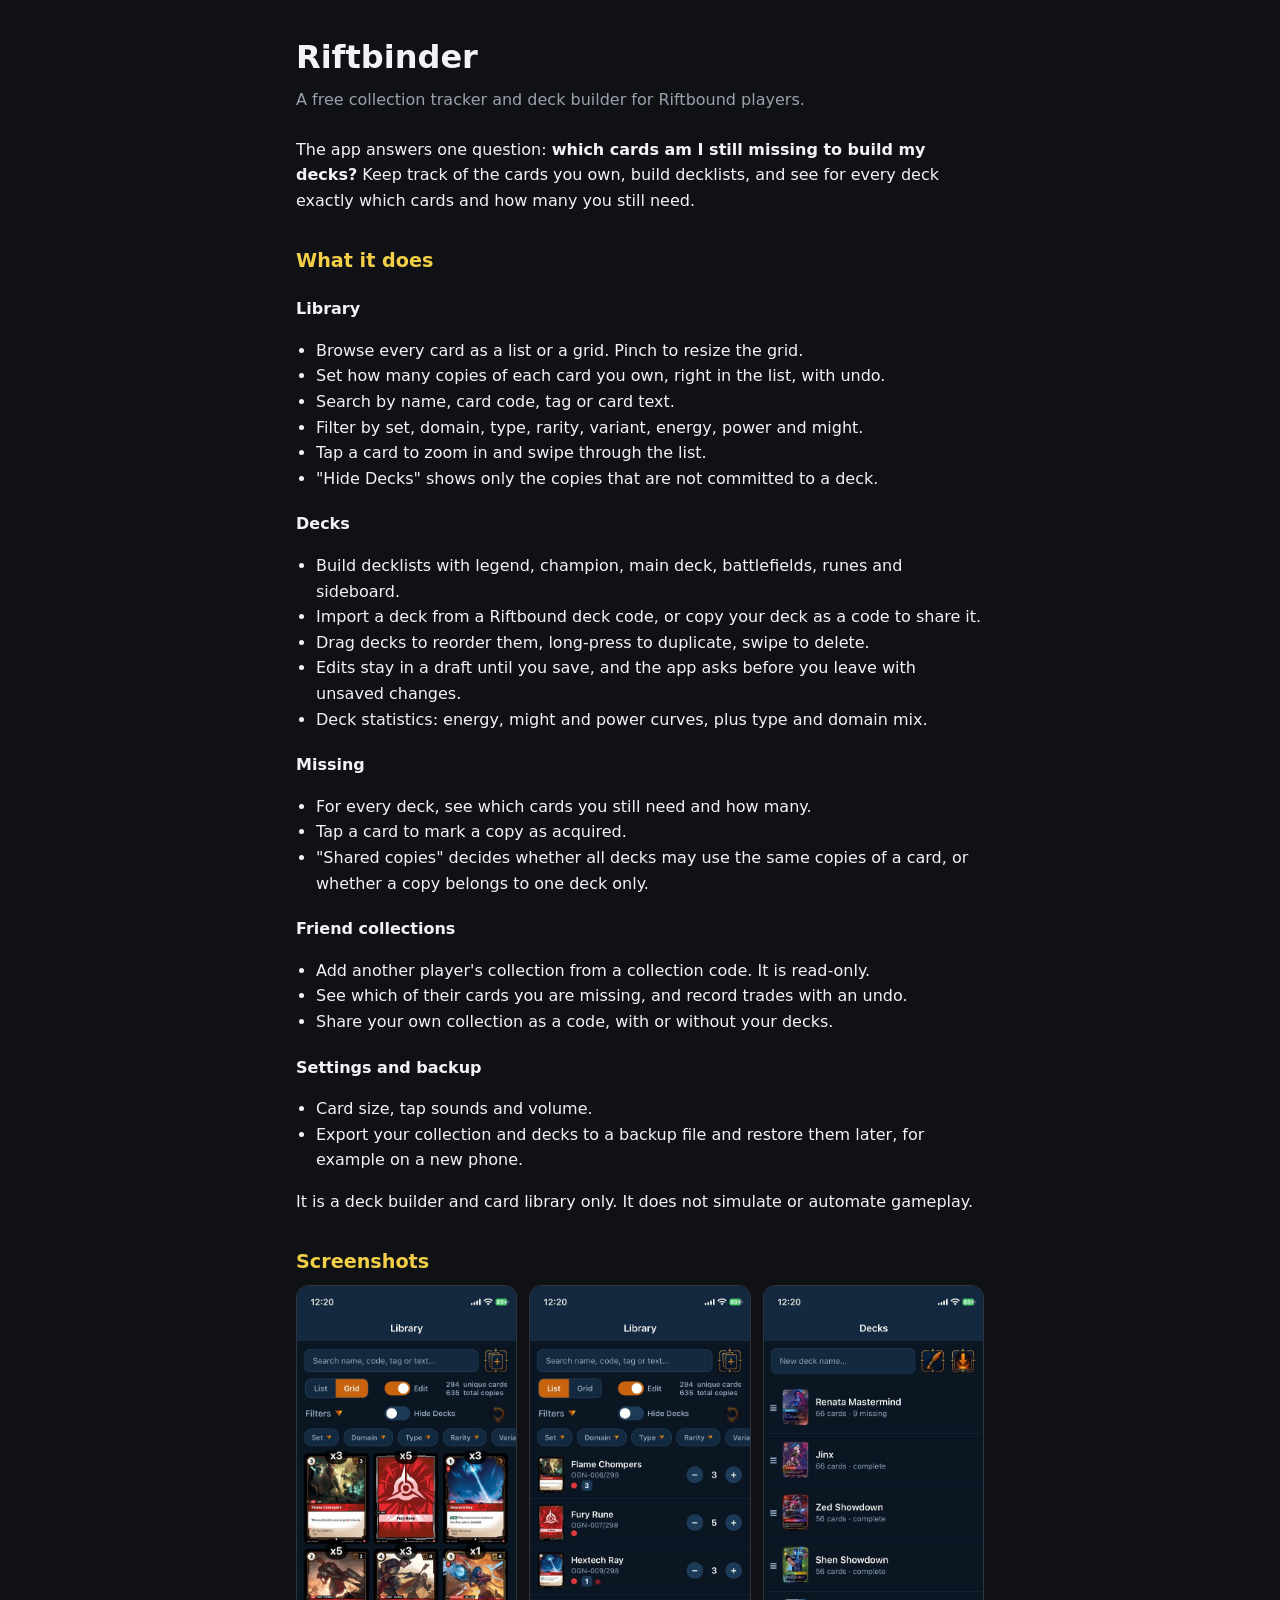
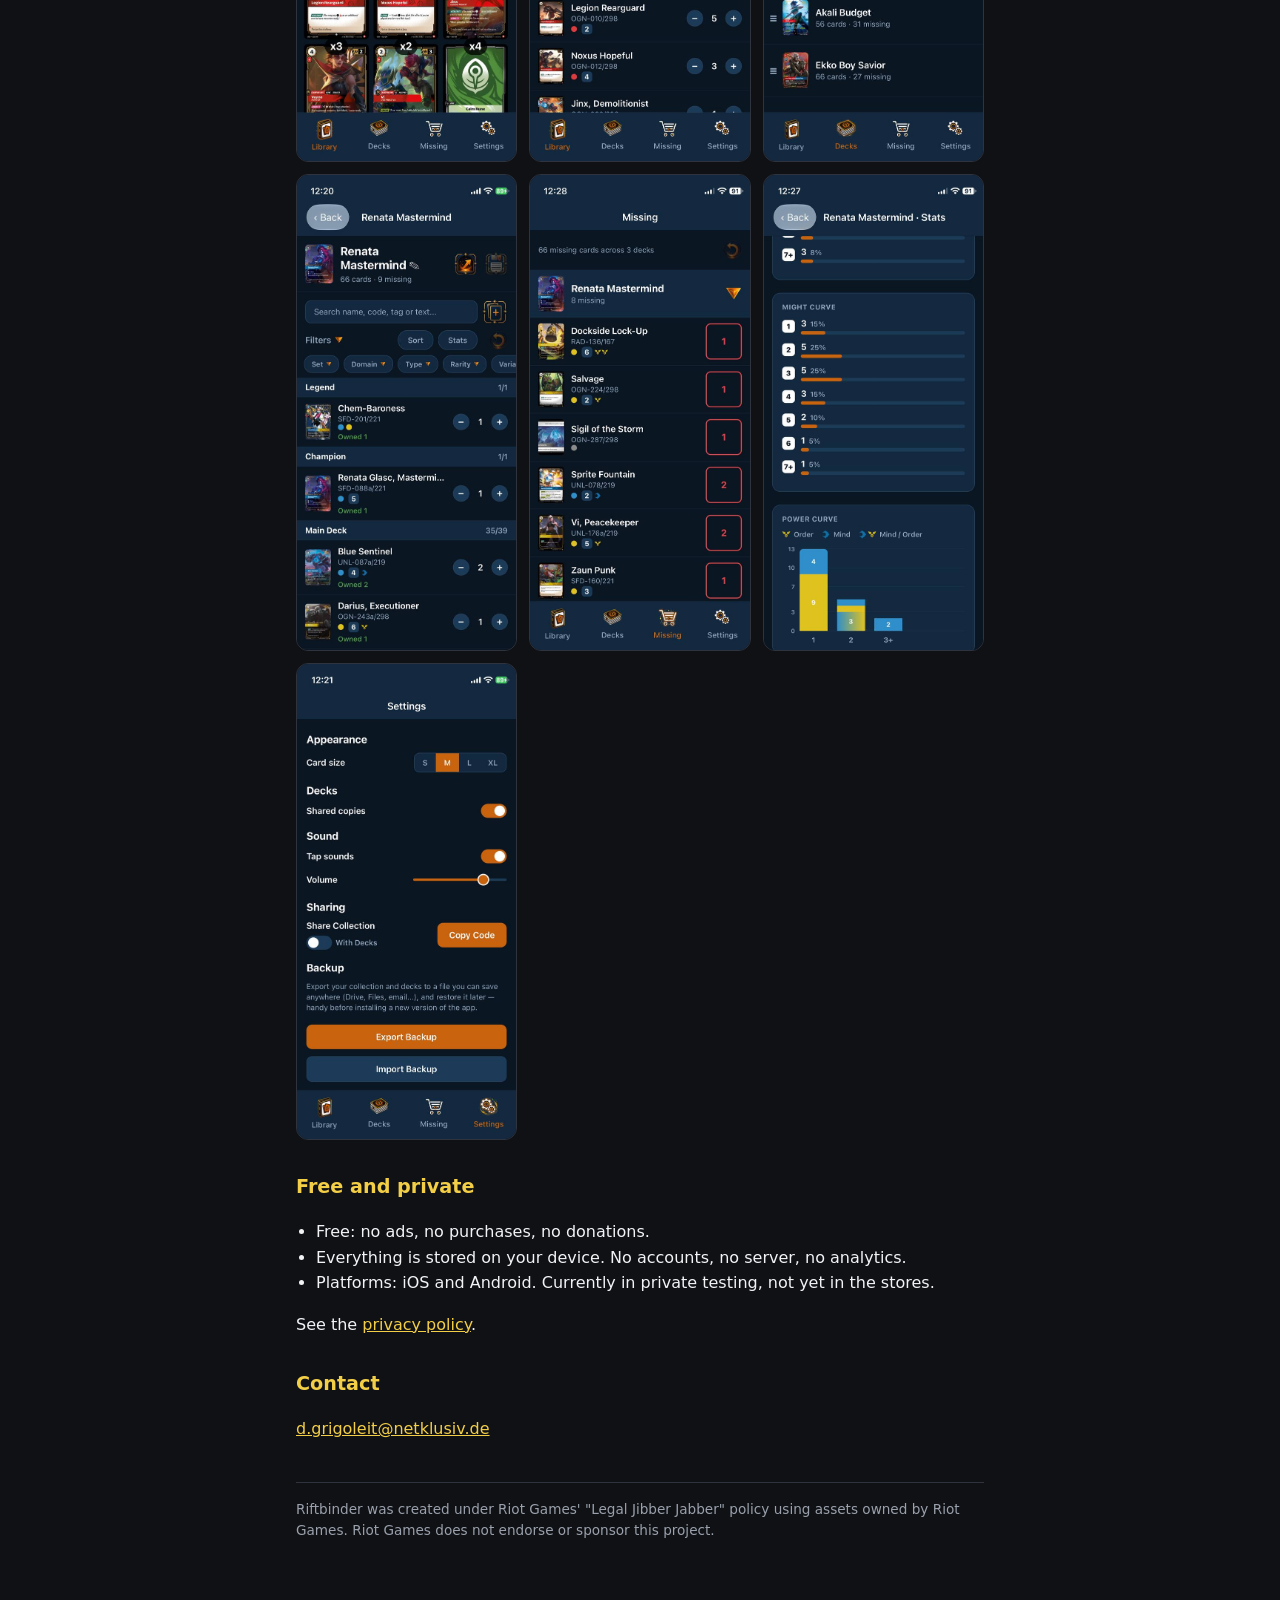
==== index.html @ 7c5408e5 "Full feature list, screenshot grid, remove brand name" ====
<!doctype html>
<html lang="en">
<head>
  <meta charset="utf-8">
  <meta name="viewport" content="width=device-width, initial-scale=1">
  <title>Riftbinder – collection tracker and deck builder for Riftbound players</title>
  <meta name="description" content="A free, personal collection tracker and deck builder for Riftbound players. No accounts, no ads, everything stays on your device.">
  <link rel="stylesheet" href="style.css">
</head>
<body>
<main>
  <h1>Riftbinder</h1>
  <p class="tagline">A free collection tracker and deck builder for Riftbound players.</p>

  <p>
    The app answers one question: <strong>which cards am I still missing to build my decks?</strong>
    Keep track of the cards you own, build decklists, and see for every deck exactly which cards and how many you still need.
  </p>

  <h2>What it does</h2>

  <h3>Library</h3>
  <ul>
    <li>Browse every card as a list or a grid. Pinch to resize the grid.</li>
    <li>Set how many copies of each card you own, right in the list, with undo.</li>
    <li>Search by name, card code, tag or card text.</li>
    <li>Filter by set, domain, type, rarity, variant, energy, power and might.</li>
    <li>Tap a card to zoom in and swipe through the list.</li>
    <li>"Hide Decks" shows only the copies that are not committed to a deck.</li>
  </ul>

  <h3>Decks</h3>
  <ul>
    <li>Build decklists with legend, champion, main deck, battlefields, runes and sideboard.</li>
    <li>Import a deck from a Riftbound deck code, or copy your deck as a code to share it.</li>
    <li>Drag decks to reorder them, long-press to duplicate, swipe to delete.</li>
    <li>Edits stay in a draft until you save, and the app asks before you leave with unsaved changes.</li>
    <li>Deck statistics: energy, might and power curves, plus type and domain mix.</li>
  </ul>

  <h3>Missing</h3>
  <ul>
    <li>For every deck, see which cards you still need and how many.</li>
    <li>Tap a card to mark a copy as acquired.</li>
    <li>"Shared copies" decides whether all decks may use the same copies of a card, or whether a copy belongs to one deck only.</li>
  </ul>

  <h3>Friend collections</h3>
  <ul>
    <li>Add another player's collection from a collection code. It is read-only.</li>
    <li>See which of their cards you are missing, and record trades with an undo.</li>
    <li>Share your own collection as a code, with or without your decks.</li>
  </ul>

  <h3>Settings and backup</h3>
  <ul>
    <li>Card size, tap sounds and volume.</li>
    <li>Export your collection and decks to a backup file and restore them later, for example on a new phone.</li>
  </ul>

  <p>It is a deck builder and card library only. It does not simulate or automate gameplay.</p>

  <h2>Screenshots</h2>
  <div class="shots">
    <img src="screenshots/library-grid.jpg" alt="Library in grid view with owned copies per card" loading="lazy">
    <img src="screenshots/library-list.jpg" alt="Library in list view" loading="lazy">
    <img src="screenshots/decks.jpg" alt="Deck list showing missing cards per deck" loading="lazy">
    <img src="screenshots/deck-detail.jpg" alt="A deck with legend, champion and main deck" loading="lazy">
    <img src="screenshots/missing.jpg" alt="Missing cards across decks" loading="lazy">
    <img src="screenshots/deck-stats.jpg" alt="Deck statistics: might and power curves" loading="lazy">
    <img src="screenshots/settings.jpg" alt="Settings and backup" loading="lazy">
  </div>

  <h2>Free and private</h2>
  <ul>
    <li>Free: no ads, no purchases, no donations.</li>
    <li>Everything is stored on your device. No accounts, no server, no analytics.</li>
    <li>Platforms: iOS and Android. Currently in private testing, not yet in the stores.</li>
  </ul>
  <p>See the <a href="privacy.html">privacy policy</a>.</p>

  <h2>Contact</h2>
  <p><a href="mailto:d.grigoleit@netklusiv.de">d.grigoleit@netklusiv.de</a></p>

  <p class="notice">
    Riftbinder was created under Riot Games' "Legal Jibber Jabber" policy using assets owned by Riot Games. Riot Games does not endorse or sponsor this project.
  </p>

</main>
</body>
</html>
---- style.css ----
:root {
  --bg: #0f1115;
  --surface: #1a1d24;
  --border: #2e333d;
  --text: #f2f3f5;
  --muted: #9aa1ac;
  --accent: #f3ce47;
}

* { box-sizing: border-box; }

body {
  margin: 0;
  background: var(--bg);
  color: var(--text);
  font: 16px/1.6 system-ui, -apple-system, "Segoe UI", Roboto, sans-serif;
}

main {
  max-width: 720px;
  margin: 0 auto;
  padding: 32px 16px 64px;
}

h1 { font-size: 2rem; margin: 0 0 4px; }
h2 { font-size: 1.2rem; margin: 32px 0 8px; color: var(--accent); }
h3 { font-size: 1rem; margin: 20px 0 4px; }
p, li { color: var(--text); }
.tagline { color: var(--muted); margin: 0 0 24px; }
a { color: var(--accent); }

ul { padding-left: 20px; }

.shots {
  display: grid;
  grid-template-columns: repeat(auto-fill, minmax(200px, 1fr));
  gap: 12px;
}

.shots img {
  width: 100%;
  height: auto;
  border: 1px solid var(--border);
  border-radius: 12px;
}

.notice, footer {
  margin-top: 40px;
  padding-top: 16px;
  border-top: 1px solid var(--border);
  color: var(--muted);
  font-size: 0.85rem;
}
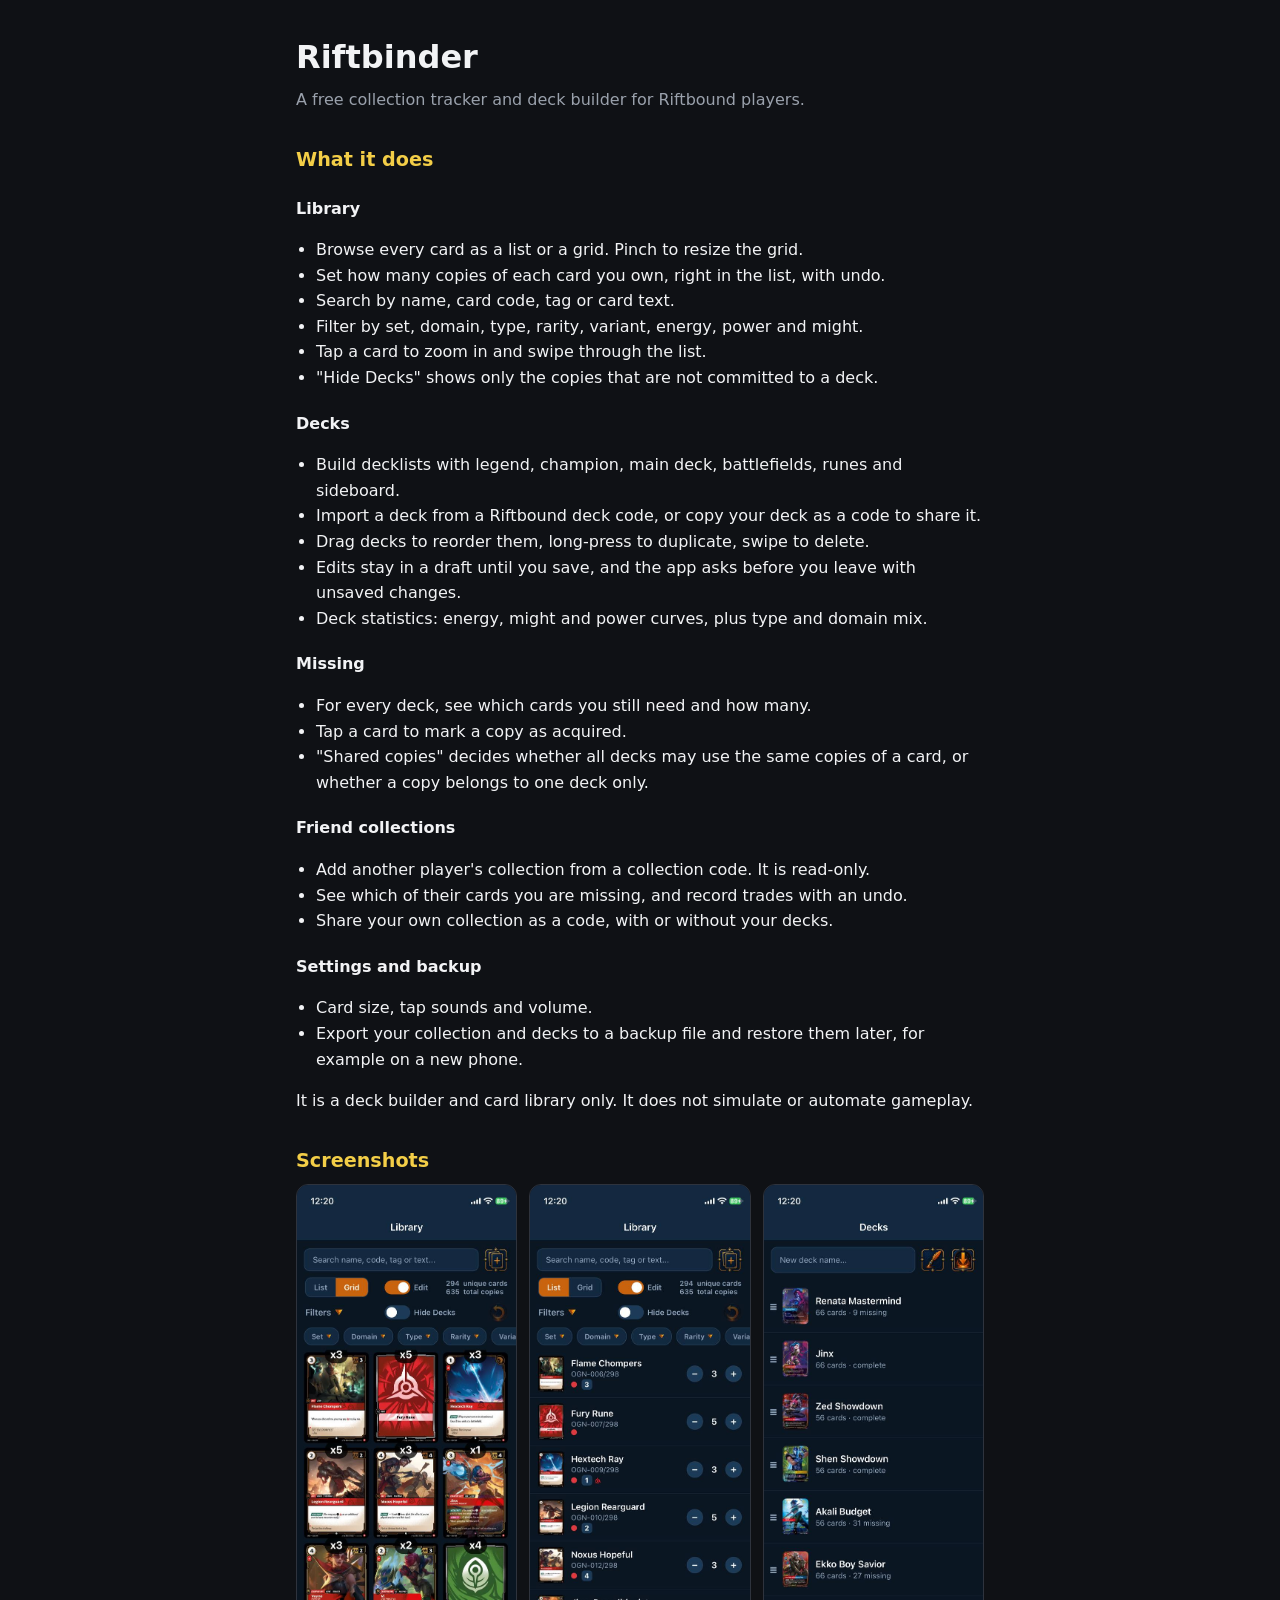
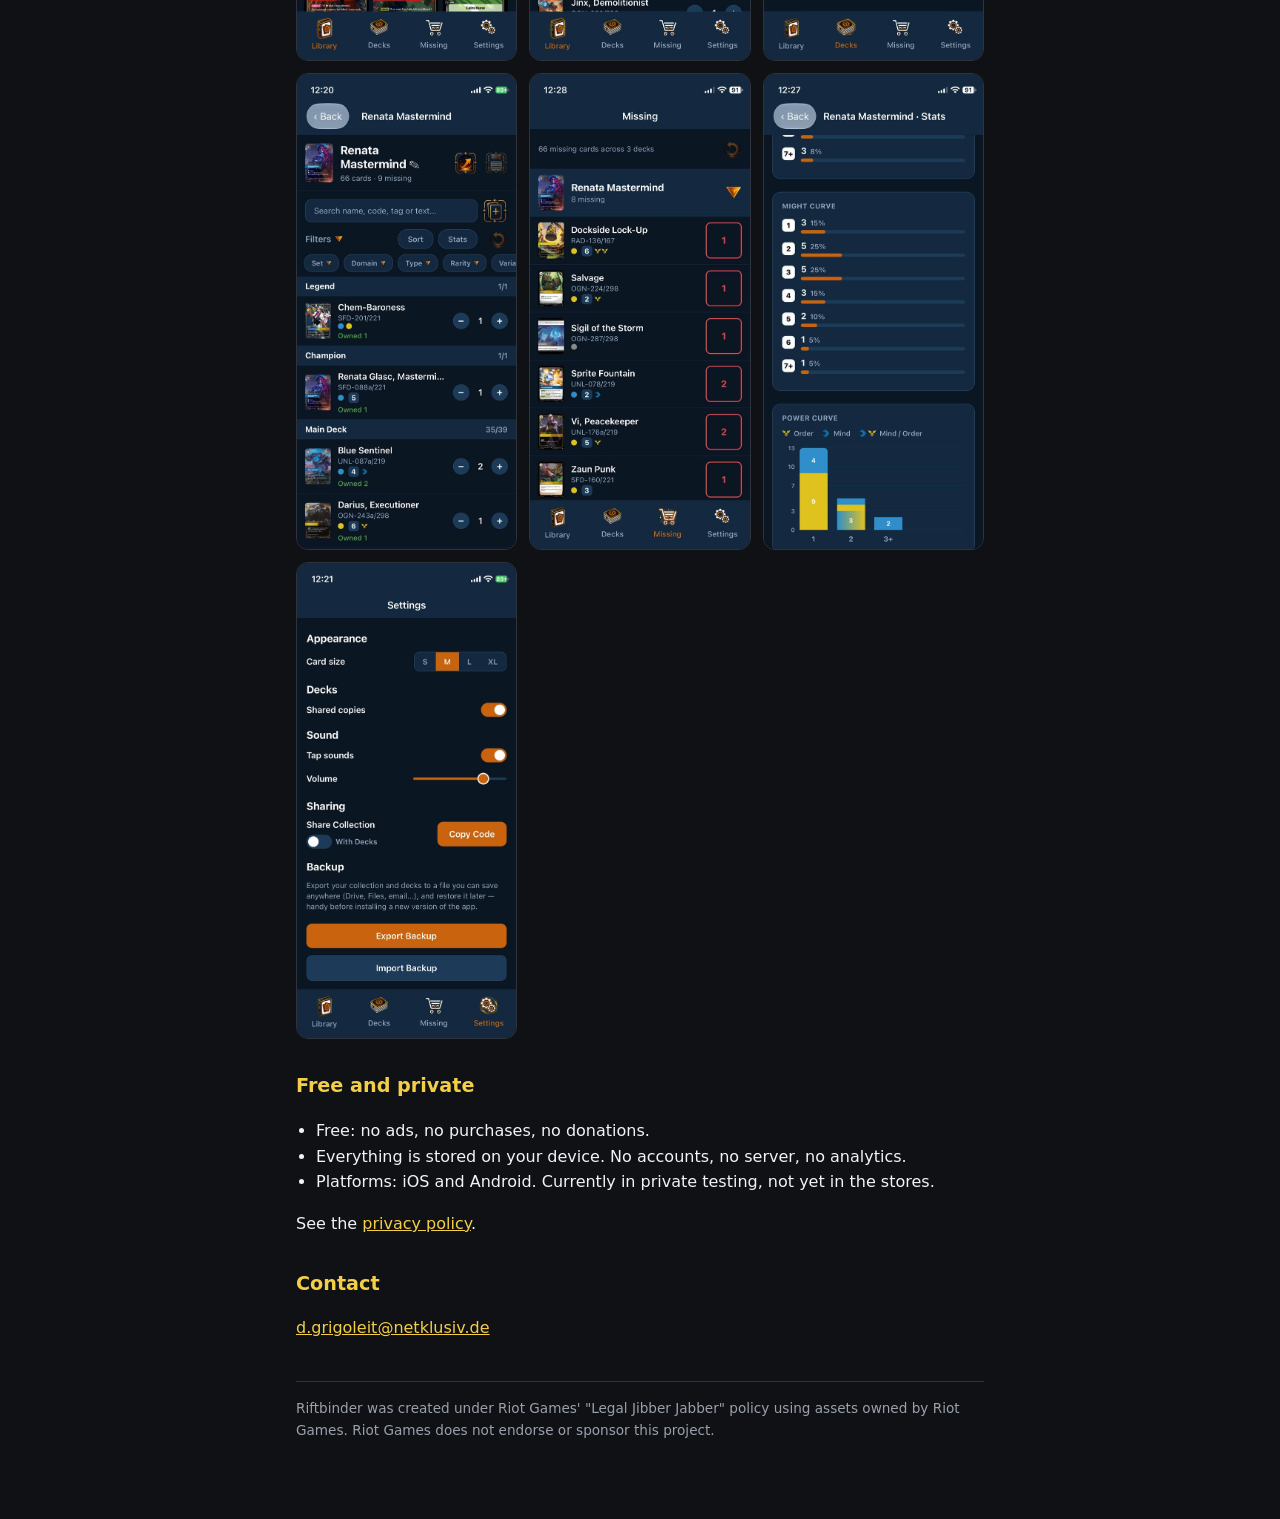
==== commit 1a0e3bed: "Remove intro paragraph" ====
--- a/index.html
+++ b/index.html
@@ -11,11 +11,6 @@
 <main>
   <h1>Riftbinder</h1>
   <p class="tagline">A free collection tracker and deck builder for Riftbound players.</p>
-
-  <p>
-    The app answers one question: <strong>which cards am I still missing to build my decks?</strong>
-    Keep track of the cards you own, build decklists, and see for every deck exactly which cards and how many you still need.
-  </p>
 
   <h2>What it does</h2>
 
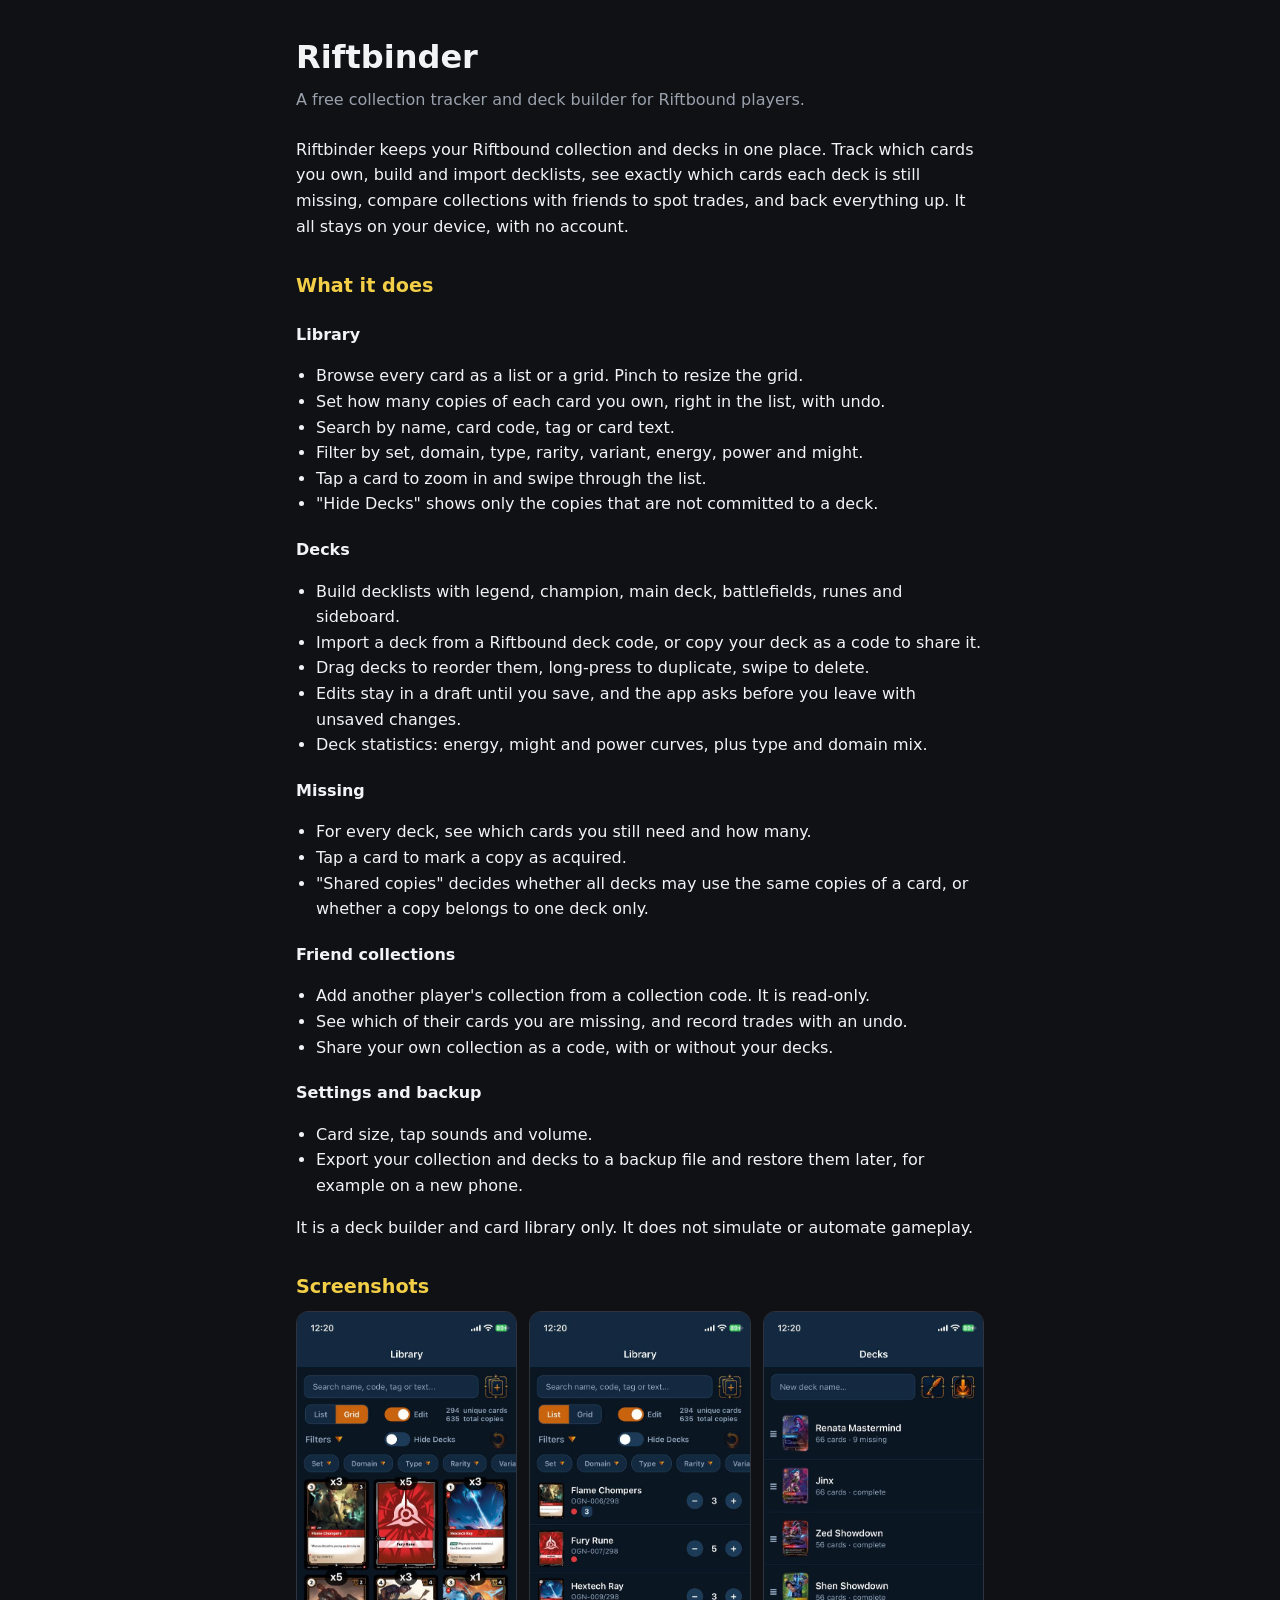
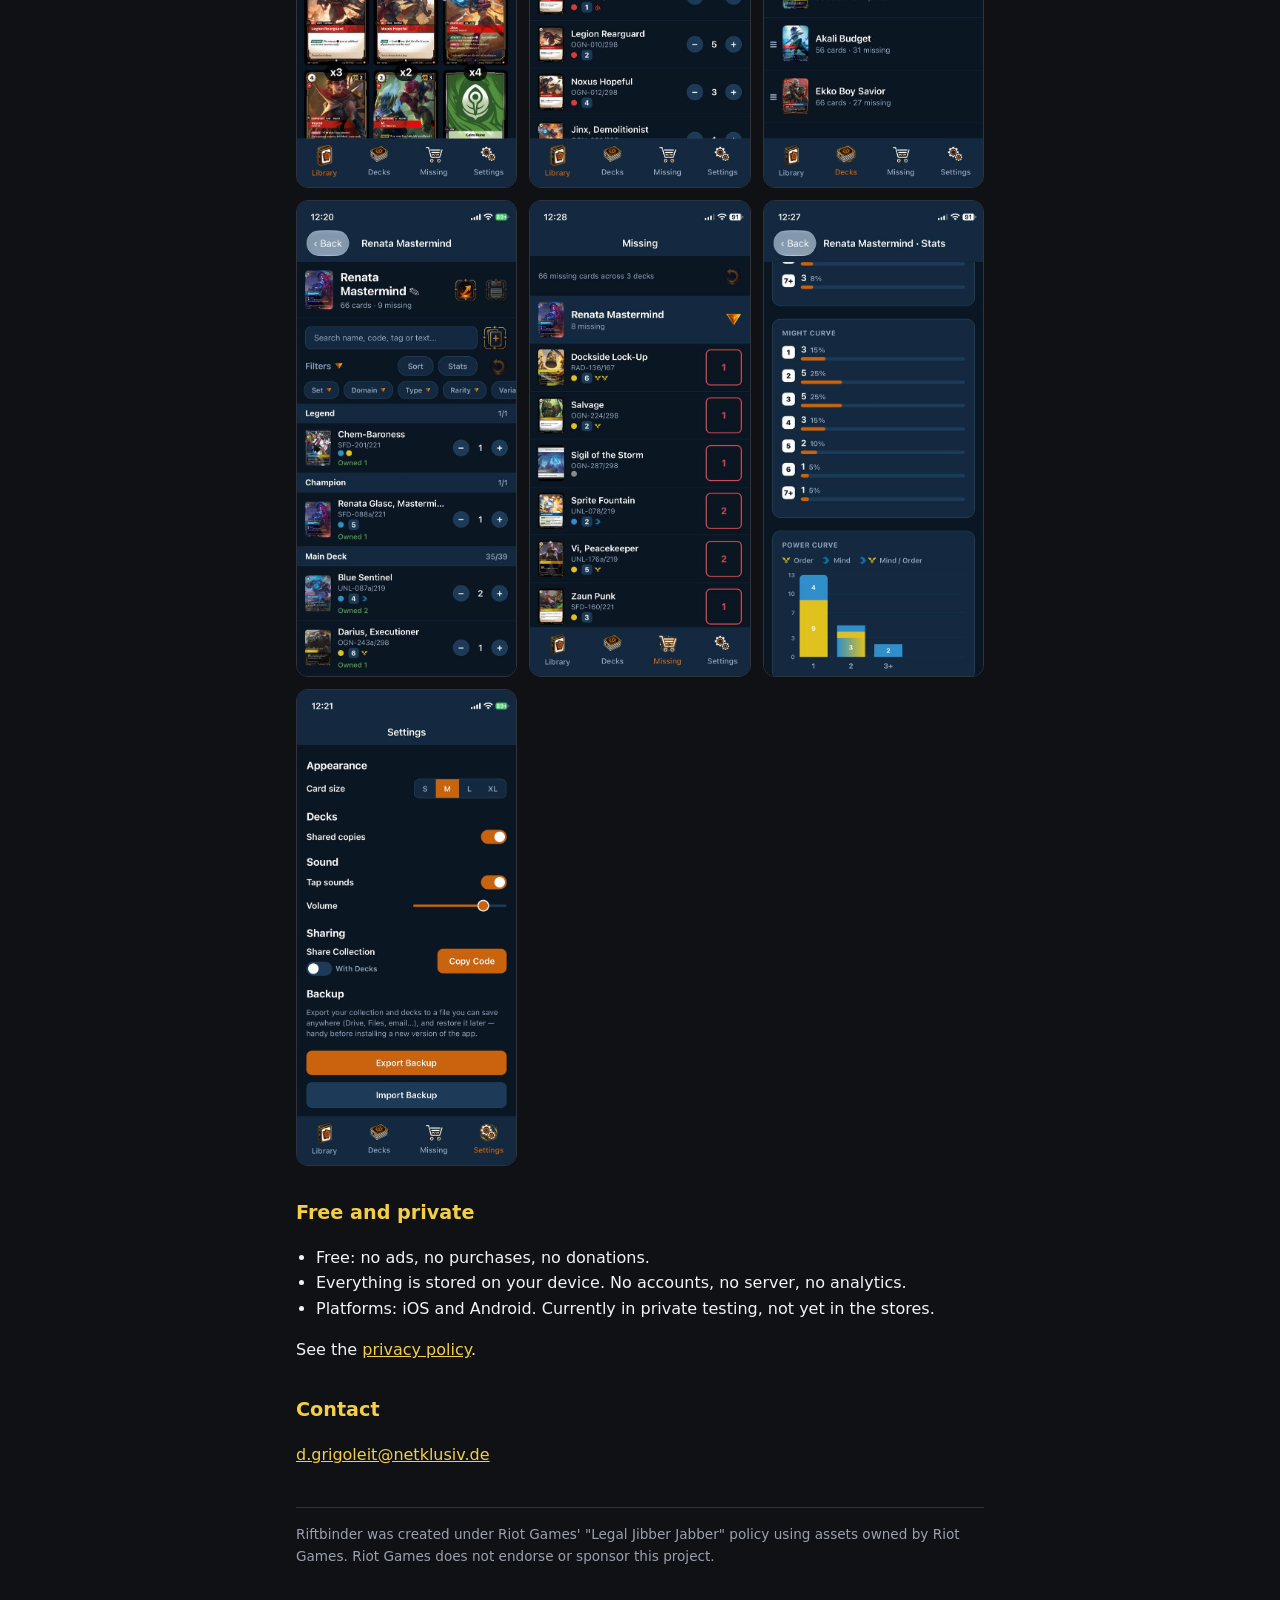
==== commit e0008116: "Add general summary" ====
--- a/index.html
+++ b/index.html
@@ -11,6 +11,10 @@
 <main>
   <h1>Riftbinder</h1>
   <p class="tagline">A free collection tracker and deck builder for Riftbound players.</p>
+
+  <p>
+    Riftbinder keeps your Riftbound collection and decks in one place. Track which cards you own, build and import decklists, see exactly which cards each deck is still missing, compare collections with friends to spot trades, and back everything up. It all stays on your device, with no account.
+  </p>
 
   <h2>What it does</h2>
 
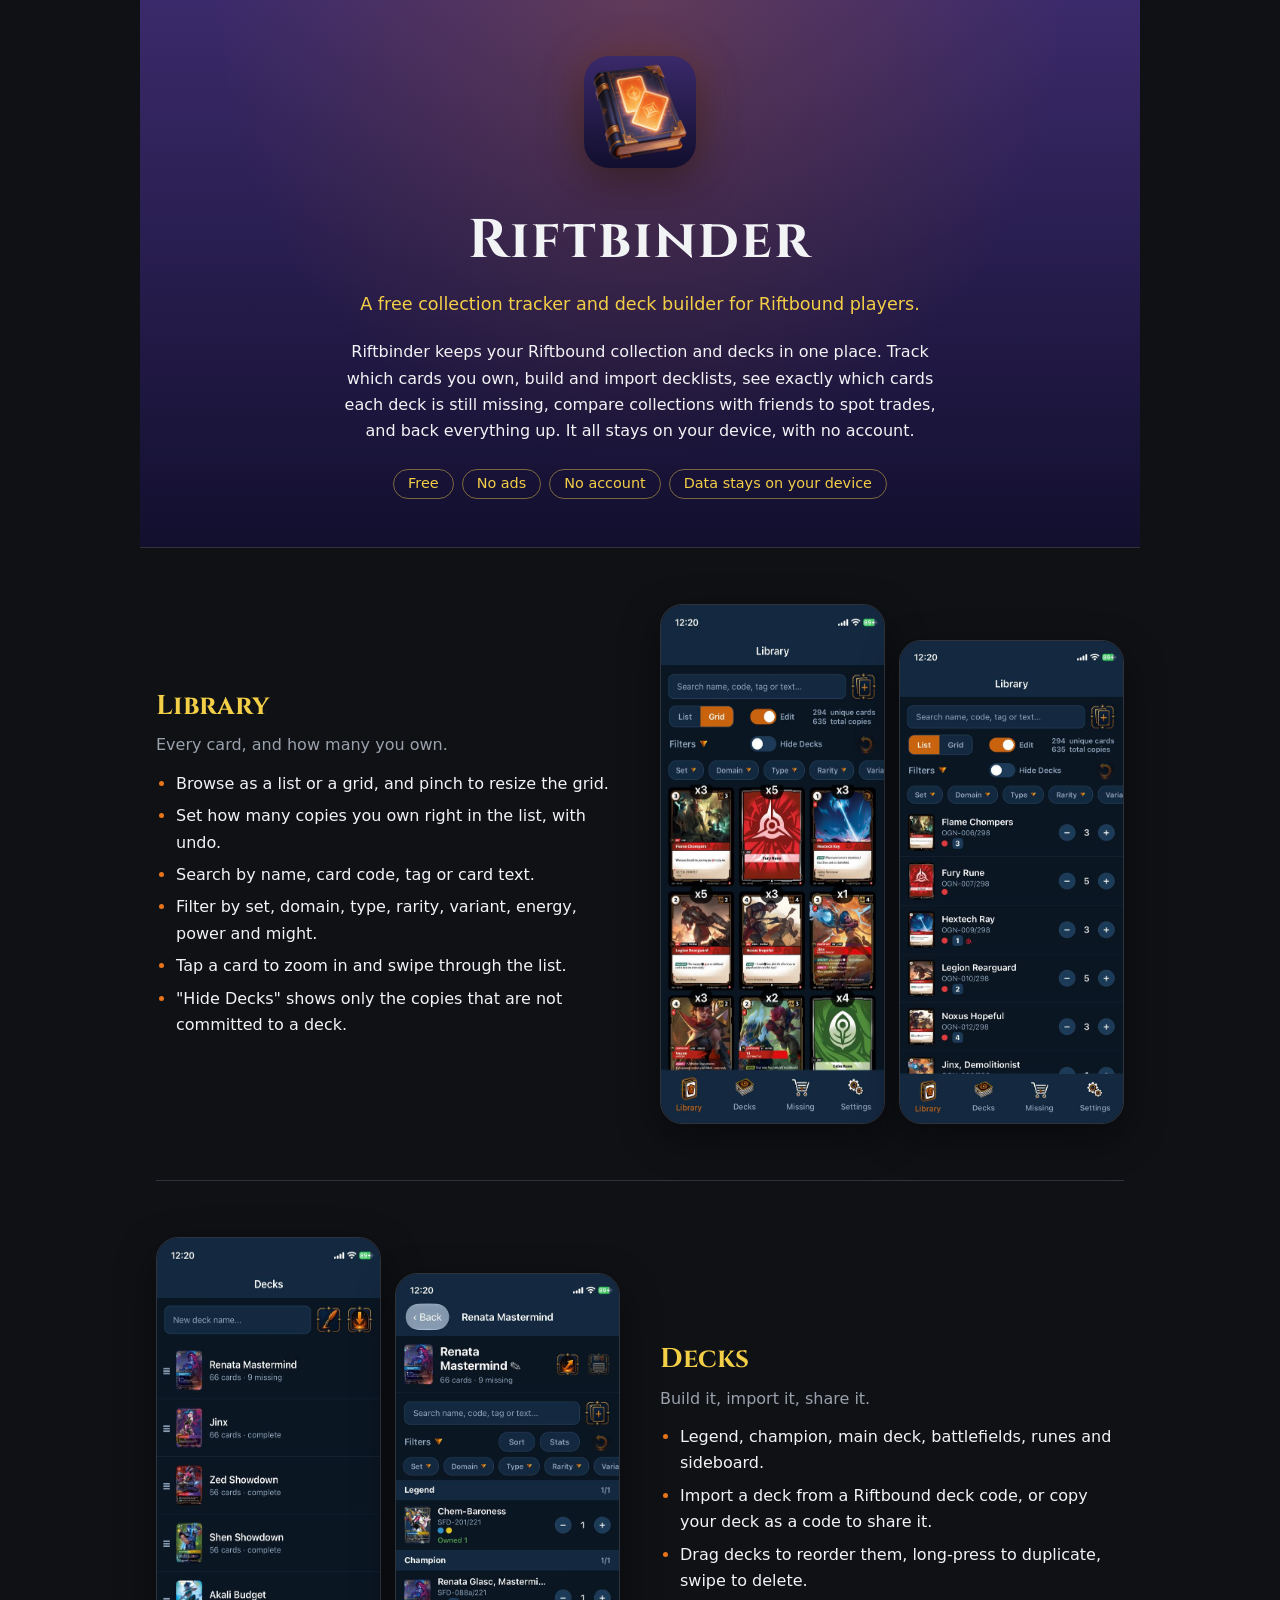
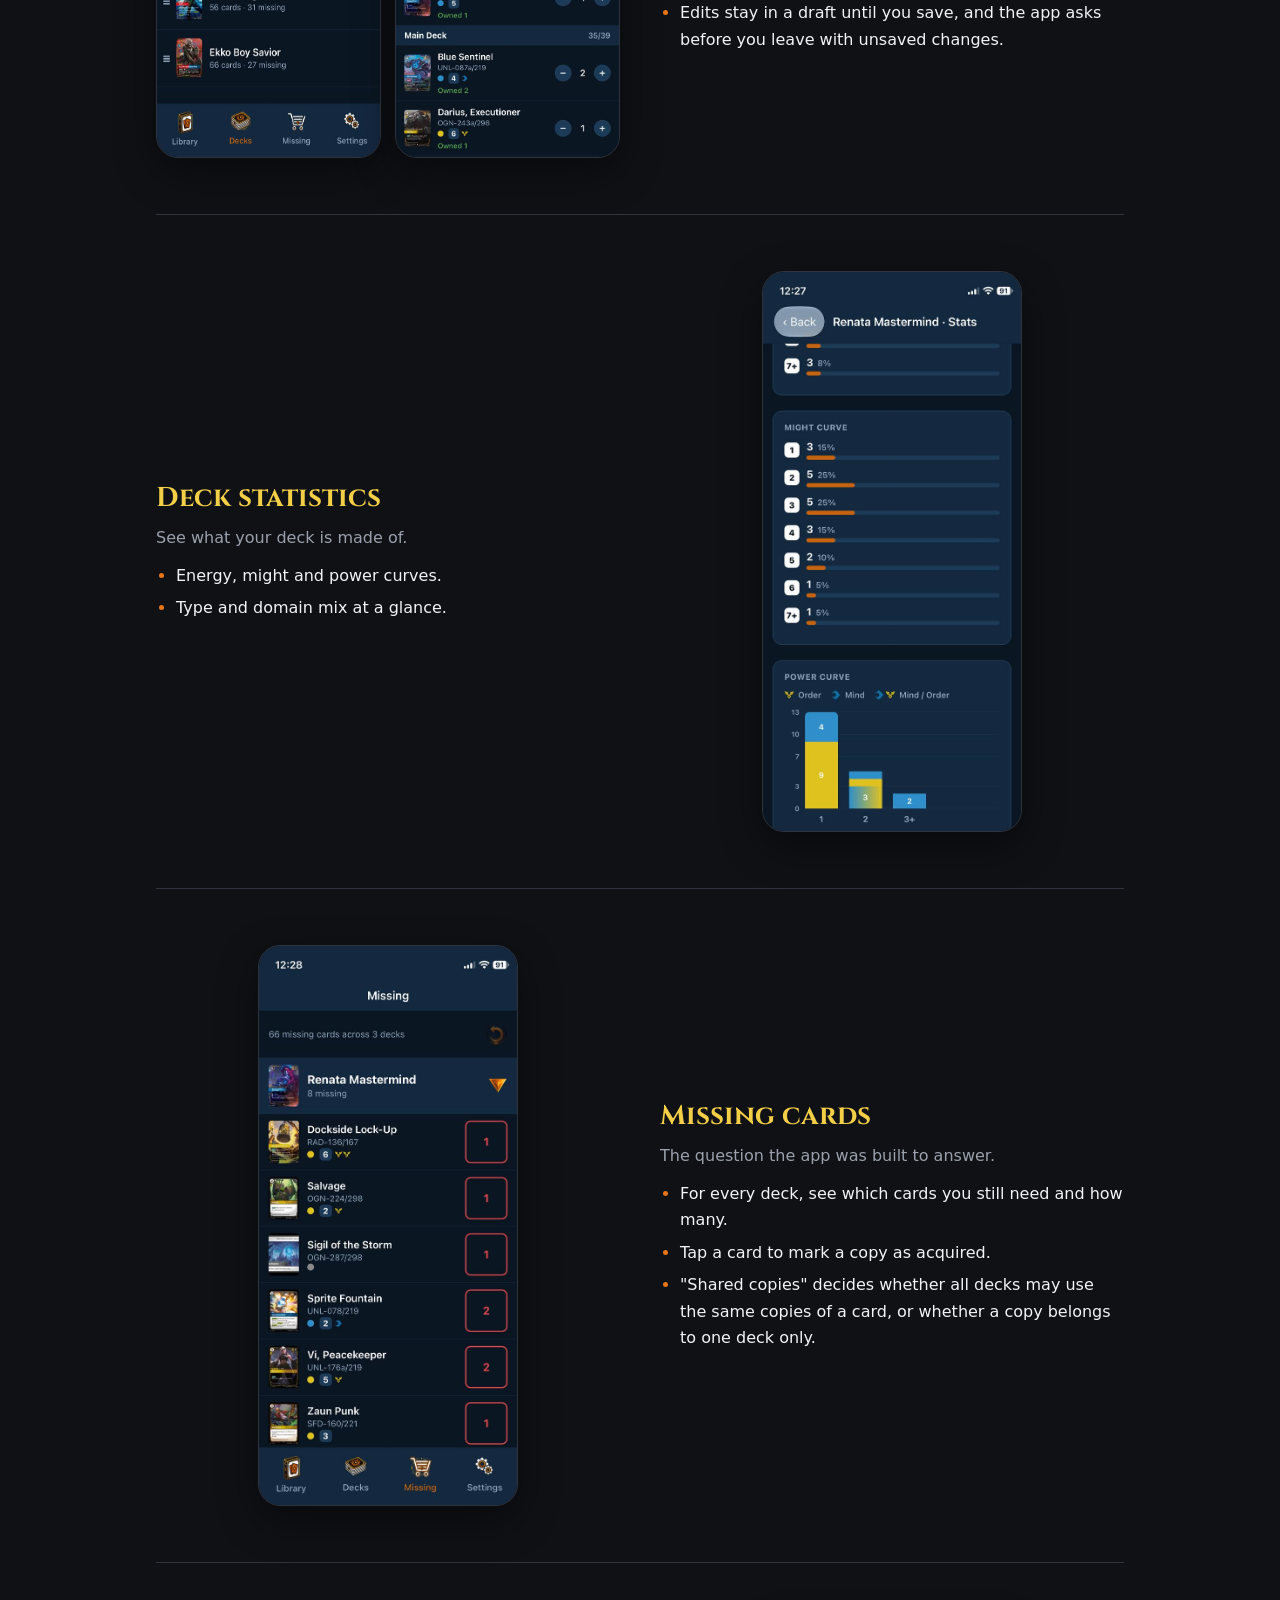
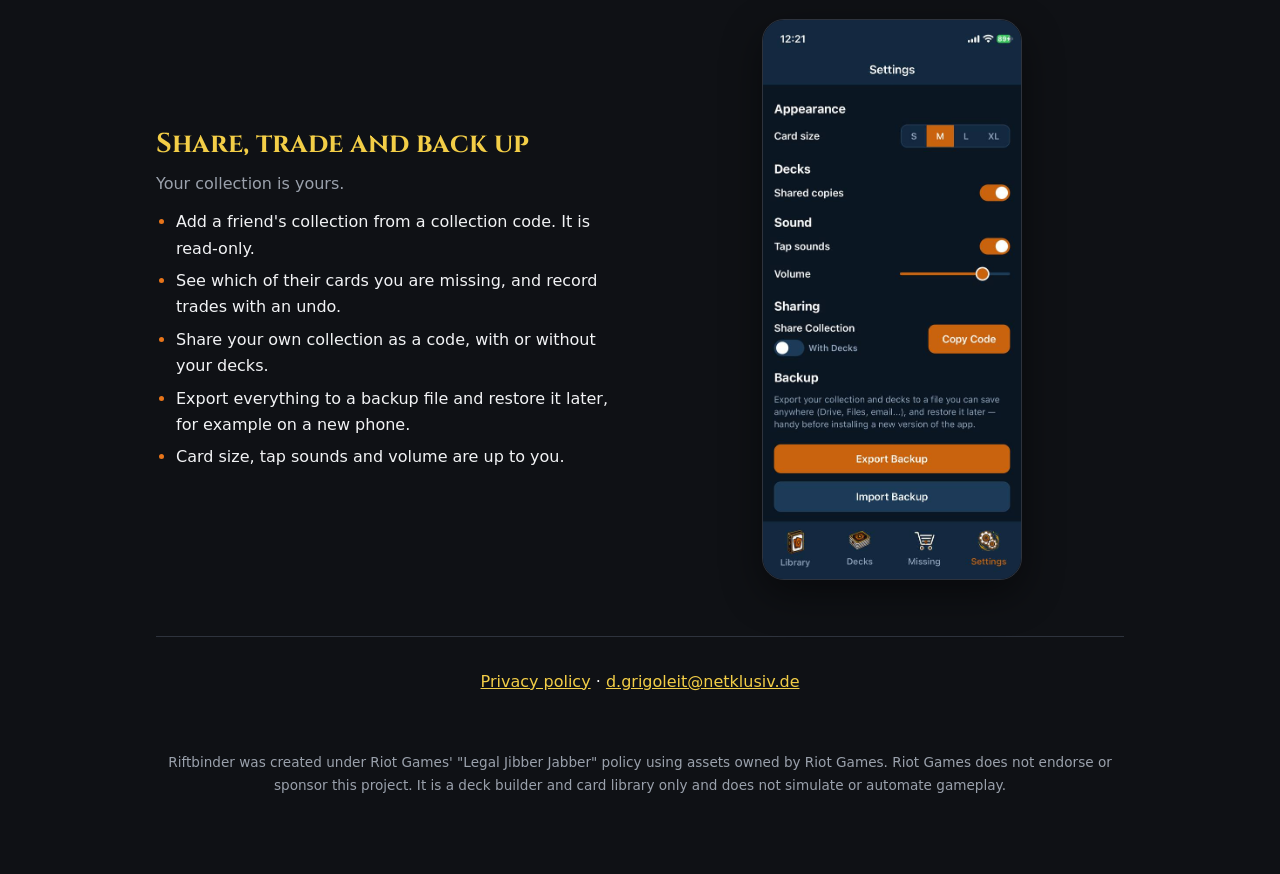
==== commit 9a7a2d1d: "Redesign: hero, feature sections with screenshots" ====
--- a/index.html
+++ b/index.html
@@ -4,85 +4,116 @@
   <meta charset="utf-8">
   <meta name="viewport" content="width=device-width, initial-scale=1">
   <title>Riftbinder – collection tracker and deck builder for Riftbound players</title>
-  <meta name="description" content="A free, personal collection tracker and deck builder for Riftbound players. No accounts, no ads, everything stays on your device.">
+  <meta name="description" content="A free collection tracker and deck builder for Riftbound players. No accounts, no ads, everything stays on your device.">
+  <meta name="theme-color" content="#120f2e">
+  <link rel="icon" href="icon.png">
   <link rel="stylesheet" href="style.css">
 </head>
 <body>
 <main>
-  <h1>Riftbinder</h1>
-  <p class="tagline">A free collection tracker and deck builder for Riftbound players.</p>
 
-  <p>
-    Riftbinder keeps your Riftbound collection and decks in one place. Track which cards you own, build and import decklists, see exactly which cards each deck is still missing, compare collections with friends to spot trades, and back everything up. It all stays on your device, with no account.
-  </p>
+  <header class="hero">
+    <img class="logo" src="icon.png" alt="Riftbinder app icon">
+    <h1>Riftbinder</h1>
+    <p class="tagline">A free collection tracker and deck builder for Riftbound players.</p>
+    <p class="summary">
+      Riftbinder keeps your Riftbound collection and decks in one place. Track which cards you own, build and import decklists, see exactly which cards each deck is still missing, compare collections with friends to spot trades, and back everything up. It all stays on your device, with no account.
+    </p>
+    <ul class="badges">
+      <li>Free</li>
+      <li>No ads</li>
+      <li>No account</li>
+      <li>Data stays on your device</li>
+    </ul>
+  </header>
 
-  <h2>What it does</h2>
+  <section class="feature">
+    <div class="copy">
+      <h2>Library</h2>
+      <p class="lead">Every card, and how many you own.</p>
+      <ul>
+        <li>Browse as a list or a grid, and pinch to resize the grid.</li>
+        <li>Set how many copies you own right in the list, with undo.</li>
+        <li>Search by name, card code, tag or card text.</li>
+        <li>Filter by set, domain, type, rarity, variant, energy, power and might.</li>
+        <li>Tap a card to zoom in and swipe through the list.</li>
+        <li>"Hide Decks" shows only the copies that are not committed to a deck.</li>
+      </ul>
+    </div>
+    <div class="phones stagger">
+      <img src="screenshots/library-grid.jpg" alt="Library in grid view with owned copies per card" loading="lazy">
+      <img src="screenshots/library-list.jpg" alt="Library in list view" loading="lazy">
+    </div>
+  </section>
 
-  <h3>Library</h3>
-  <ul>
-    <li>Browse every card as a list or a grid. Pinch to resize the grid.</li>
-    <li>Set how many copies of each card you own, right in the list, with undo.</li>
-    <li>Search by name, card code, tag or card text.</li>
-    <li>Filter by set, domain, type, rarity, variant, energy, power and might.</li>
-    <li>Tap a card to zoom in and swipe through the list.</li>
-    <li>"Hide Decks" shows only the copies that are not committed to a deck.</li>
-  </ul>
+  <section class="feature">
+    <div class="copy">
+      <h2>Decks</h2>
+      <p class="lead">Build it, import it, share it.</p>
+      <ul>
+        <li>Legend, champion, main deck, battlefields, runes and sideboard.</li>
+        <li>Import a deck from a Riftbound deck code, or copy your deck as a code to share it.</li>
+        <li>Drag decks to reorder them, long-press to duplicate, swipe to delete.</li>
+        <li>Edits stay in a draft until you save, and the app asks before you leave with unsaved changes.</li>
+      </ul>
+    </div>
+    <div class="phones stagger">
+      <img src="screenshots/decks.jpg" alt="Deck list showing missing cards per deck" loading="lazy">
+      <img src="screenshots/deck-detail.jpg" alt="A deck with legend, champion and main deck" loading="lazy">
+    </div>
+  </section>
 
-  <h3>Decks</h3>
-  <ul>
-    <li>Build decklists with legend, champion, main deck, battlefields, runes and sideboard.</li>
-    <li>Import a deck from a Riftbound deck code, or copy your deck as a code to share it.</li>
-    <li>Drag decks to reorder them, long-press to duplicate, swipe to delete.</li>
-    <li>Edits stay in a draft until you save, and the app asks before you leave with unsaved changes.</li>
-    <li>Deck statistics: energy, might and power curves, plus type and domain mix.</li>
-  </ul>
+  <section class="feature">
+    <div class="copy">
+      <h2>Deck statistics</h2>
+      <p class="lead">See what your deck is made of.</p>
+      <ul>
+        <li>Energy, might and power curves.</li>
+        <li>Type and domain mix at a glance.</li>
+      </ul>
+    </div>
+    <div class="phones single">
+      <img src="screenshots/deck-stats.jpg" alt="Deck statistics: might and power curves" loading="lazy">
+    </div>
+  </section>
 
-  <h3>Missing</h3>
-  <ul>
-    <li>For every deck, see which cards you still need and how many.</li>
-    <li>Tap a card to mark a copy as acquired.</li>
-    <li>"Shared copies" decides whether all decks may use the same copies of a card, or whether a copy belongs to one deck only.</li>
-  </ul>
+  <section class="feature">
+    <div class="copy">
+      <h2>Missing cards</h2>
+      <p class="lead">The question the app was built to answer.</p>
+      <ul>
+        <li>For every deck, see which cards you still need and how many.</li>
+        <li>Tap a card to mark a copy as acquired.</li>
+        <li>"Shared copies" decides whether all decks may use the same copies of a card, or whether a copy belongs to one deck only.</li>
+      </ul>
+    </div>
+    <div class="phones single">
+      <img src="screenshots/missing.jpg" alt="Missing cards across decks" loading="lazy">
+    </div>
+  </section>
 
-  <h3>Friend collections</h3>
-  <ul>
-    <li>Add another player's collection from a collection code. It is read-only.</li>
-    <li>See which of their cards you are missing, and record trades with an undo.</li>
-    <li>Share your own collection as a code, with or without your decks.</li>
-  </ul>
+  <section class="feature">
+    <div class="copy">
+      <h2>Share, trade and back up</h2>
+      <p class="lead">Your collection is yours.</p>
+      <ul>
+        <li>Add a friend's collection from a collection code. It is read-only.</li>
+        <li>See which of their cards you are missing, and record trades with an undo.</li>
+        <li>Share your own collection as a code, with or without your decks.</li>
+        <li>Export everything to a backup file and restore it later, for example on a new phone.</li>
+        <li>Card size, tap sounds and volume are up to you.</li>
+      </ul>
+    </div>
+    <div class="phones single">
+      <img src="screenshots/settings.jpg" alt="Settings: sharing and backup" loading="lazy">
+    </div>
+  </section>
 
-  <h3>Settings and backup</h3>
-  <ul>
-    <li>Card size, tap sounds and volume.</li>
-    <li>Export your collection and decks to a backup file and restore them later, for example on a new phone.</li>
-  </ul>
-
-  <p>It is a deck builder and card library only. It does not simulate or automate gameplay.</p>
-
-  <h2>Screenshots</h2>
-  <div class="shots">
-    <img src="screenshots/library-grid.jpg" alt="Library in grid view with owned copies per card" loading="lazy">
-    <img src="screenshots/library-list.jpg" alt="Library in list view" loading="lazy">
-    <img src="screenshots/decks.jpg" alt="Deck list showing missing cards per deck" loading="lazy">
-    <img src="screenshots/deck-detail.jpg" alt="A deck with legend, champion and main deck" loading="lazy">
-    <img src="screenshots/missing.jpg" alt="Missing cards across decks" loading="lazy">
-    <img src="screenshots/deck-stats.jpg" alt="Deck statistics: might and power curves" loading="lazy">
-    <img src="screenshots/settings.jpg" alt="Settings and backup" loading="lazy">
-  </div>
-
-  <h2>Free and private</h2>
-  <ul>
-    <li>Free: no ads, no purchases, no donations.</li>
-    <li>Everything is stored on your device. No accounts, no server, no analytics.</li>
-    <li>Platforms: iOS and Android. Currently in private testing, not yet in the stores.</li>
-  </ul>
-  <p>See the <a href="privacy.html">privacy policy</a>.</p>
-
-  <h2>Contact</h2>
-  <p><a href="mailto:d.grigoleit@netklusiv.de">d.grigoleit@netklusiv.de</a></p>
+  <p class="links"><a href="privacy.html">Privacy policy</a> · <a href="mailto:d.grigoleit@netklusiv.de">d.grigoleit@netklusiv.de</a></p>
 
   <p class="notice">
     Riftbinder was created under Riot Games' "Legal Jibber Jabber" policy using assets owned by Riot Games. Riot Games does not endorse or sponsor this project.
+    It is a deck builder and card library only and does not simulate or automate gameplay.
   </p>
 
 </main>
--- a/style.css
+++ b/style.css
@@ -1,48 +1,150 @@
+/* Cinzel: SIL Open Font License, see fonts/OFL.txt */
+@font-face {
+  font-family: "Cinzel";
+  src: url("fonts/Cinzel.ttf") format("truetype");
+  font-weight: 400 900;
+  font-display: swap;
+}
+
 :root {
   --bg: #0f1115;
   --surface: #1a1d24;
   --border: #2e333d;
   --text: #f2f3f5;
   --muted: #9aa1ac;
-  --accent: #f3ce47;
+  --gold: #f3ce47;
+  --orange: #e8751a;
+  --purple: #3b2a6b;
+  --purple-deep: #120f2e;
 }
 
 * { box-sizing: border-box; }
+
+html { scroll-behavior: smooth; }
 
 body {
   margin: 0;
   background: var(--bg);
   color: var(--text);
-  font: 16px/1.6 system-ui, -apple-system, "Segoe UI", Roboto, sans-serif;
+  font: 16px/1.65 system-ui, -apple-system, "Segoe UI", Roboto, sans-serif;
 }
 
+a { color: var(--gold); }
+
 main {
-  max-width: 720px;
+  max-width: 1000px;
   margin: 0 auto;
-  padding: 32px 16px 64px;
+  padding: 0 16px 64px;
 }
 
-h1 { font-size: 2rem; margin: 0 0 4px; }
-h2 { font-size: 1.2rem; margin: 32px 0 8px; color: var(--accent); }
-h3 { font-size: 1rem; margin: 20px 0 4px; }
-p, li { color: var(--text); }
-.tagline { color: var(--muted); margin: 0 0 24px; }
-a { color: var(--accent); }
+/* ---- Hero ---- */
 
-ul { padding-left: 20px; }
-
-.shots {
-  display: grid;
-  grid-template-columns: repeat(auto-fill, minmax(200px, 1fr));
-  gap: 12px;
+.hero {
+  text-align: center;
+  padding: 56px 16px 48px;
+  margin: 0 -16px;
+  background:
+    radial-gradient(ellipse at 50% 0%, rgba(232, 117, 26, 0.22), transparent 60%),
+    linear-gradient(180deg, var(--purple) 0%, var(--purple-deep) 100%);
+  border-bottom: 1px solid var(--border);
 }
 
-.shots img {
+.hero img.logo {
+  width: 112px;
+  height: 112px;
+  border-radius: 25px;
+  box-shadow: 0 10px 40px rgba(0, 0, 0, 0.5), 0 0 40px rgba(232, 117, 26, 0.25);
+}
+
+.hero h1 {
+  font-family: "Cinzel", Georgia, serif;
+  font-weight: 700;
+  font-size: clamp(2.2rem, 7vw, 3.4rem);
+  letter-spacing: 0.04em;
+  margin: 20px 0 4px;
+}
+
+.tagline {
+  color: var(--gold);
+  margin: 0 0 20px;
+  font-size: 1.1rem;
+}
+
+.summary {
+  max-width: 620px;
+  margin: 0 auto 24px;
+  color: var(--text);
+}
+
+.badges {
+  display: flex;
+  flex-wrap: wrap;
+  justify-content: center;
+  gap: 8px;
+  padding: 0;
+  margin: 0;
+  list-style: none;
+}
+
+.badges li {
+  border: 1px solid rgba(243, 206, 71, 0.45);
+  color: var(--gold);
+  border-radius: 999px;
+  padding: 2px 14px;
+  font-size: 0.9rem;
+}
+
+/* ---- Feature sections: text next to the matching screenshots ---- */
+
+.feature {
+  display: grid;
+  grid-template-columns: 1fr 1fr;
+  align-items: center;
+  gap: 40px;
+  padding: 56px 0;
+  border-bottom: 1px solid var(--border);
+}
+
+.feature:nth-of-type(even) .copy { order: 2; }
+
+.copy h2 {
+  font-family: "Cinzel", Georgia, serif;
+  font-size: 1.7rem;
+  margin: 0 0 4px;
+  color: var(--gold);
+}
+
+.copy .lead {
+  color: var(--muted);
+  margin: 0 0 12px;
+}
+
+.copy ul { padding-left: 20px; margin: 0; }
+.copy li { margin: 6px 0; }
+.copy li::marker { color: var(--orange); }
+
+.phones {
+  display: flex;
+  justify-content: center;
+  gap: 14px;
+}
+
+.phones img {
   width: 100%;
+  max-width: 240px;
   height: auto;
+  flex: 1 1 0;
+  min-width: 0;
   border: 1px solid var(--border);
-  border-radius: 12px;
+  border-radius: 22px;
+  box-shadow: 0 14px 40px rgba(0, 0, 0, 0.45);
 }
+
+/* second phone sits a little lower for a staggered look */
+.phones.stagger img:nth-child(2) { margin-top: 36px; }
+.phones.single img { max-width: 260px; flex: none; }
+
+/* ---- Footer ---- */
 
 .notice, footer {
   margin-top: 40px;
@@ -51,3 +153,31 @@
   color: var(--muted);
   font-size: 0.85rem;
 }
+
+.notice { border-top: 0; text-align: center; }
+.links { text-align: center; margin-top: 32px; }
+
+/* ---- Text pages (privacy) ---- */
+
+.page {
+  max-width: 720px;
+  margin: 0 auto;
+  padding: 32px 16px 64px;
+}
+
+.page h1 { font-family: "Cinzel", Georgia, serif; font-size: 2rem; margin: 0 0 4px; }
+.page h2 { font-size: 1.15rem; margin: 28px 0 8px; color: var(--gold); }
+.page .meta { color: var(--muted); margin: 0 0 24px; }
+.page ul { padding-left: 20px; }
+
+/* ---- Phones ---- */
+
+@media (max-width: 760px) {
+  .feature {
+    grid-template-columns: 1fr;
+    gap: 28px;
+    padding: 40px 0;
+  }
+  .feature:nth-of-type(even) .copy { order: 0; }
+  .phones img { max-width: 200px; }
+}
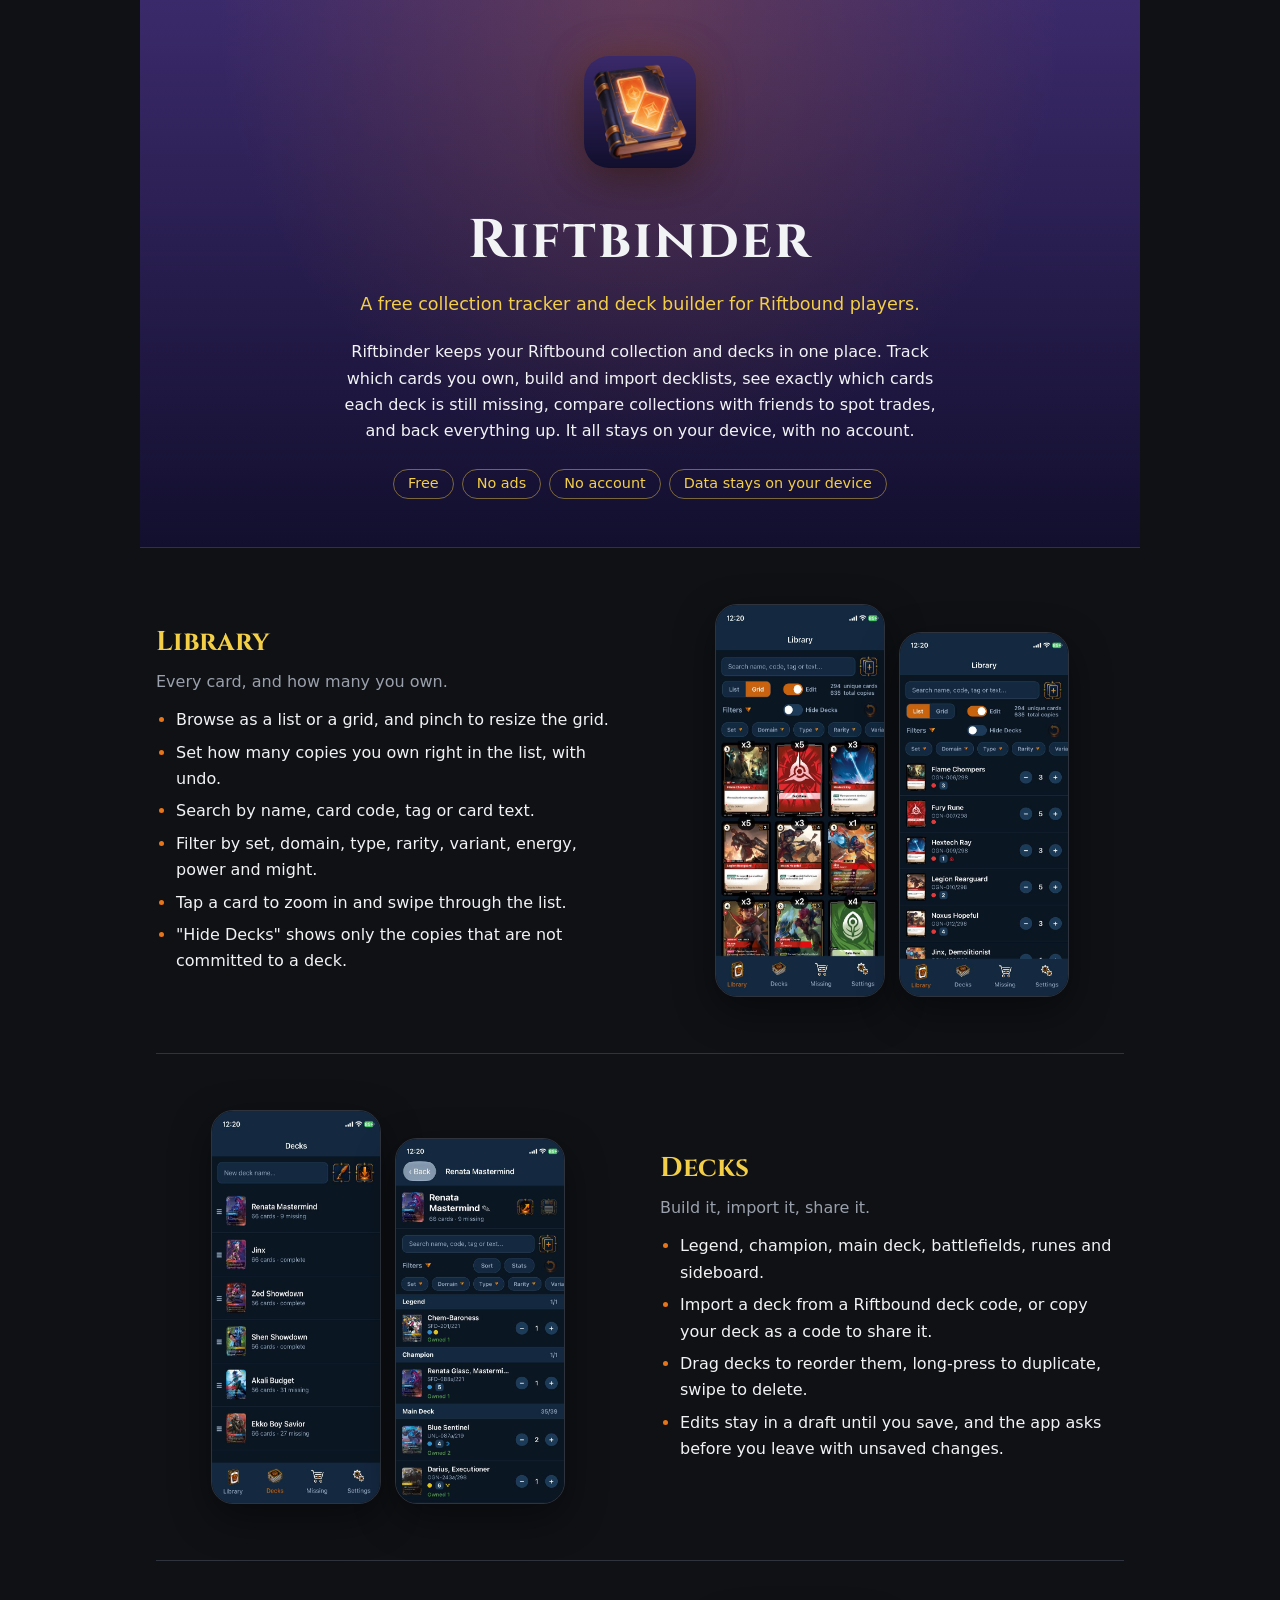
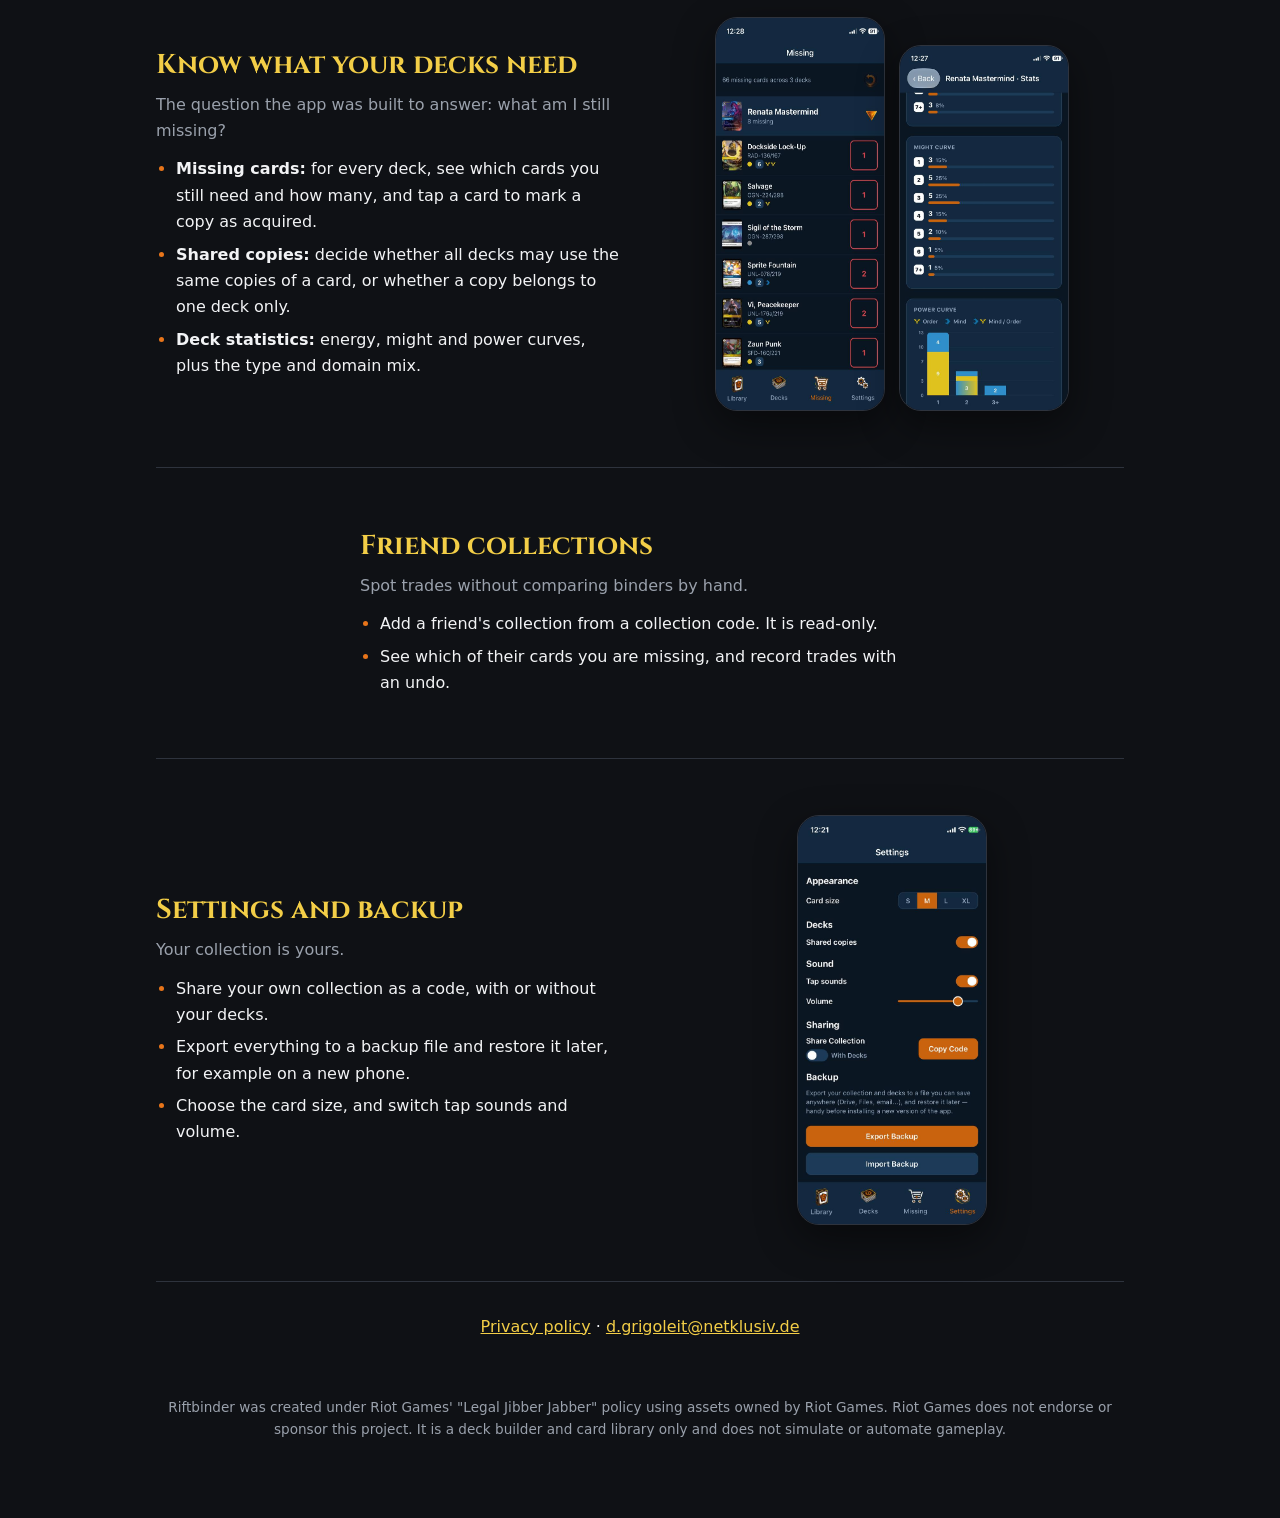
==== commit 04c5f853: "Match screenshots to text, smaller phones" ====
--- a/index.html
+++ b/index.html
@@ -65,47 +65,43 @@
 
   <section class="feature">
     <div class="copy">
-      <h2>Deck statistics</h2>
-      <p class="lead">See what your deck is made of.</p>
+      <h2>Know what your decks need</h2>
+      <p class="lead">The question the app was built to answer: what am I still missing?</p>
       <ul>
-        <li>Energy, might and power curves.</li>
-        <li>Type and domain mix at a glance.</li>
+        <li><strong>Missing cards:</strong> for every deck, see which cards you still need and how many, and tap a card to mark a copy as acquired.</li>
+        <li><strong>Shared copies:</strong> decide whether all decks may use the same copies of a card, or whether a copy belongs to one deck only.</li>
+        <li><strong>Deck statistics:</strong> energy, might and power curves, plus the type and domain mix.</li>
       </ul>
     </div>
-    <div class="phones single">
+    <div class="phones stagger">
+      <img src="screenshots/missing.jpg" alt="Missing cards across decks" loading="lazy">
       <img src="screenshots/deck-stats.jpg" alt="Deck statistics: might and power curves" loading="lazy">
+    </div>
+  </section>
+
+  <section class="feature textonly">
+    <div class="copy">
+      <h2>Friend collections</h2>
+      <p class="lead">Spot trades without comparing binders by hand.</p>
+      <ul>
+        <li>Add a friend's collection from a collection code. It is read-only.</li>
+        <li>See which of their cards you are missing, and record trades with an undo.</li>
+      </ul>
     </div>
   </section>
 
   <section class="feature">
     <div class="copy">
-      <h2>Missing cards</h2>
-      <p class="lead">The question the app was built to answer.</p>
+      <h2>Settings and backup</h2>
+      <p class="lead">Your collection is yours.</p>
       <ul>
-        <li>For every deck, see which cards you still need and how many.</li>
-        <li>Tap a card to mark a copy as acquired.</li>
-        <li>"Shared copies" decides whether all decks may use the same copies of a card, or whether a copy belongs to one deck only.</li>
+        <li>Share your own collection as a code, with or without your decks.</li>
+        <li>Export everything to a backup file and restore it later, for example on a new phone.</li>
+        <li>Choose the card size, and switch tap sounds and volume.</li>
       </ul>
     </div>
     <div class="phones single">
-      <img src="screenshots/missing.jpg" alt="Missing cards across decks" loading="lazy">
-    </div>
-  </section>
-
-  <section class="feature">
-    <div class="copy">
-      <h2>Share, trade and back up</h2>
-      <p class="lead">Your collection is yours.</p>
-      <ul>
-        <li>Add a friend's collection from a collection code. It is read-only.</li>
-        <li>See which of their cards you are missing, and record trades with an undo.</li>
-        <li>Share your own collection as a code, with or without your decks.</li>
-        <li>Export everything to a backup file and restore it later, for example on a new phone.</li>
-        <li>Card size, tap sounds and volume are up to you.</li>
-      </ul>
-    </div>
-    <div class="phones single">
-      <img src="screenshots/settings.jpg" alt="Settings: sharing and backup" loading="lazy">
+      <img src="screenshots/settings.jpg" alt="Settings: card size, shared copies, sound, sharing and backup" loading="lazy">
     </div>
   </section>
 
--- a/style.css
+++ b/style.css
@@ -131,7 +131,7 @@
 
 .phones img {
   width: 100%;
-  max-width: 240px;
+  max-width: 170px;
   height: auto;
   flex: 1 1 0;
   min-width: 0;
@@ -141,8 +141,12 @@
 }
 
 /* second phone sits a little lower for a staggered look */
-.phones.stagger img:nth-child(2) { margin-top: 36px; }
-.phones.single img { max-width: 260px; flex: none; }
+.phones.stagger img:nth-child(2) { margin-top: 28px; }
+.phones.single img { max-width: 190px; flex: none; }
+
+/* a section without screenshots: just the text, centred */
+.feature.textonly { grid-template-columns: 1fr; }
+.feature.textonly .copy { max-width: 560px; margin: 0 auto; }
 
 /* ---- Footer ---- */
 
@@ -179,5 +183,6 @@
     padding: 40px 0;
   }
   .feature:nth-of-type(even) .copy { order: 0; }
-  .phones img { max-width: 200px; }
+  .phones img { max-width: 150px; }
+  .phones.single img { max-width: 170px; }
 }
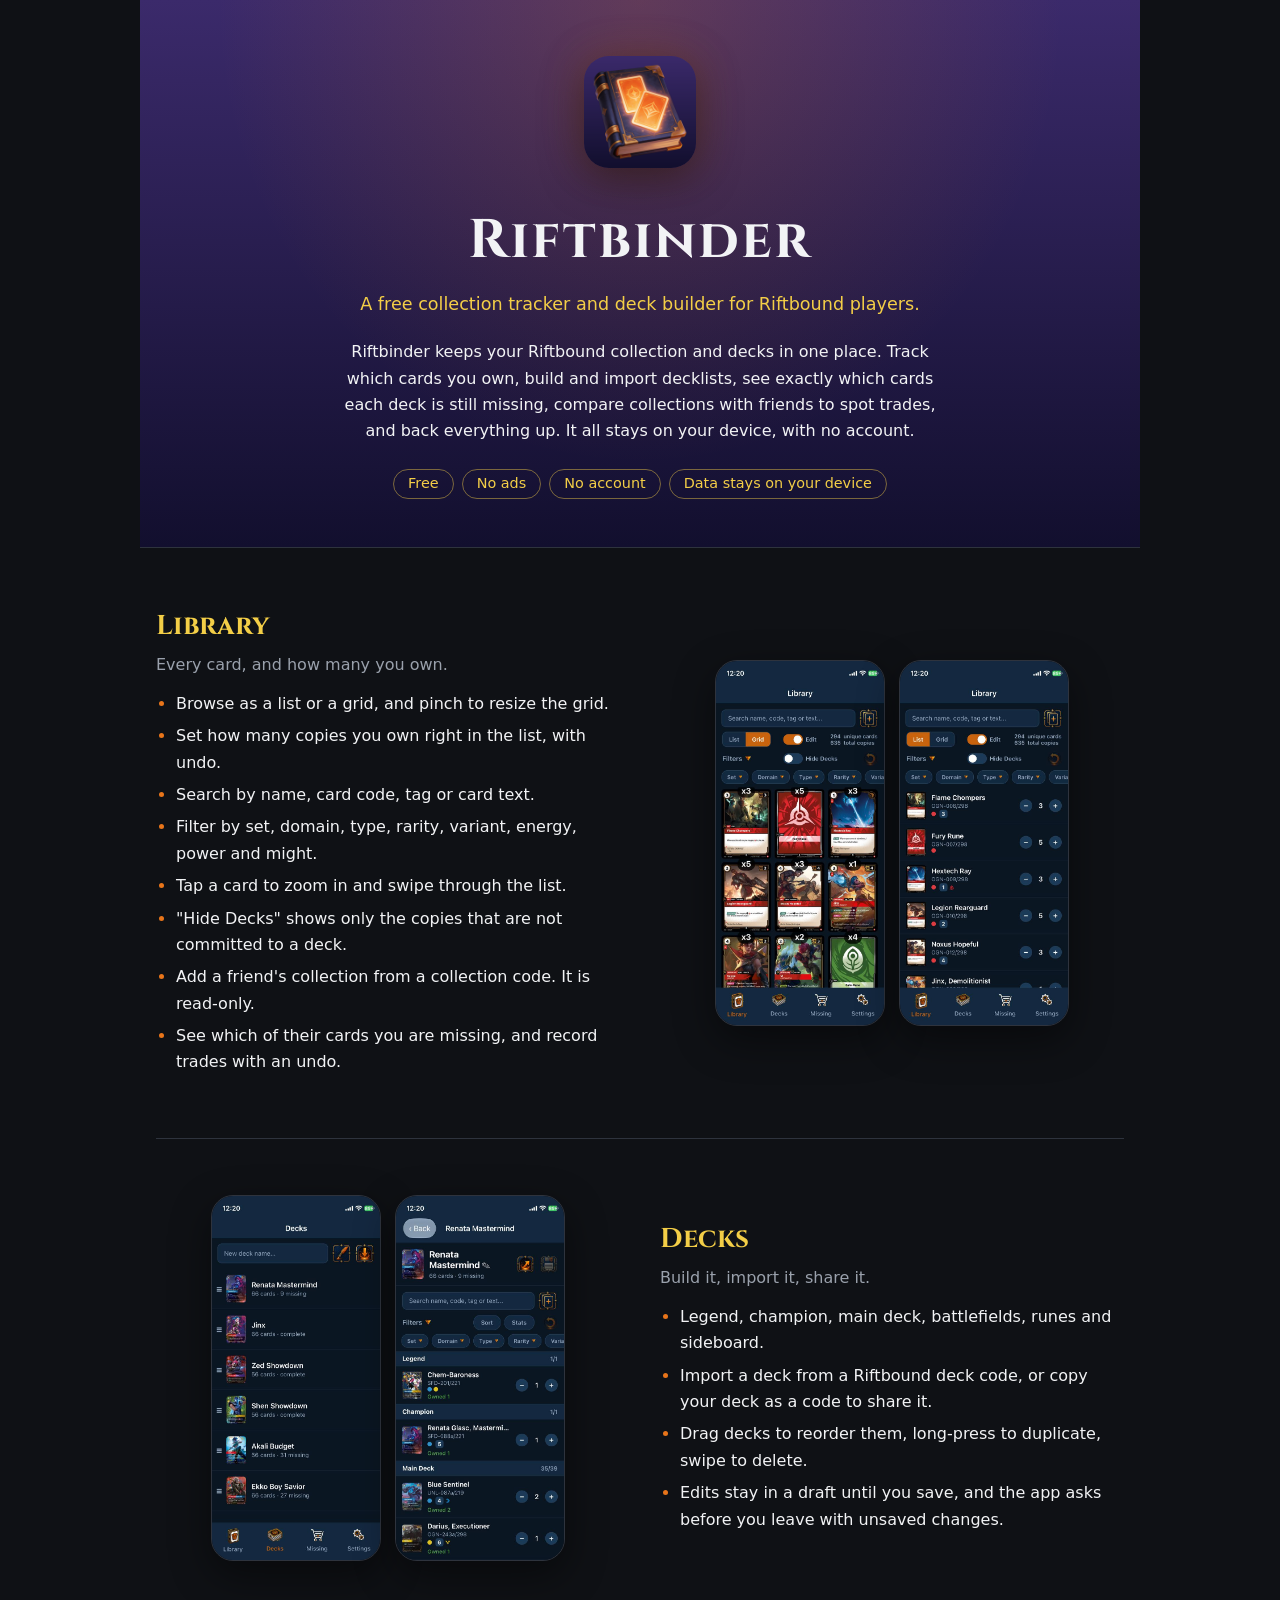
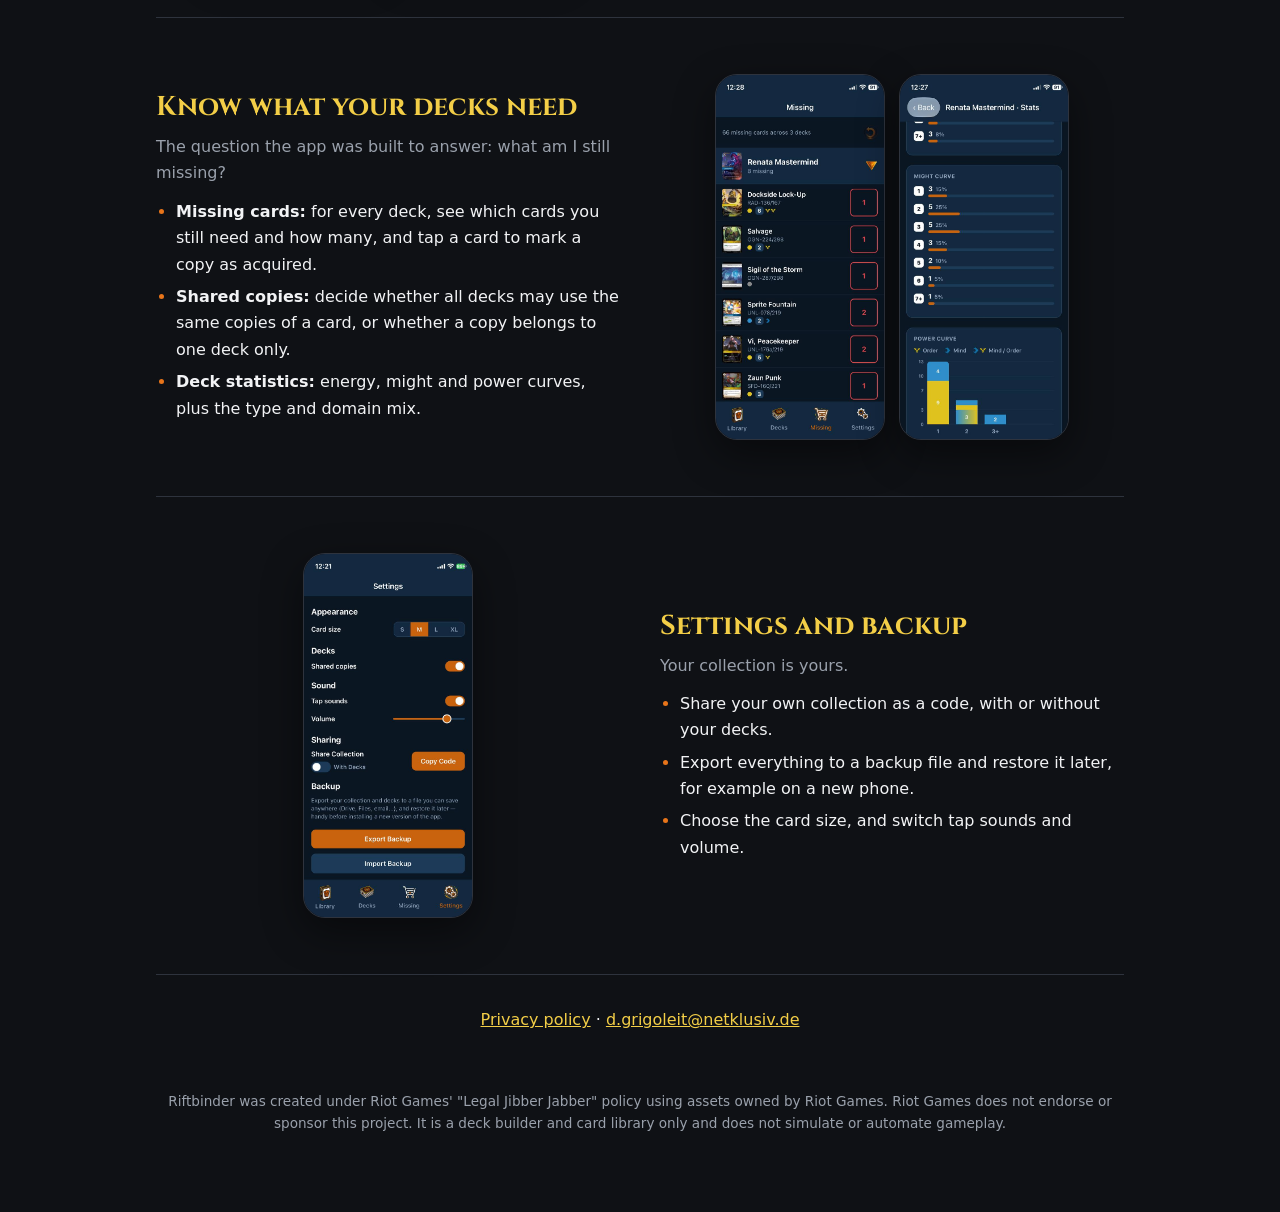
==== commit 46d38d5a: "Equal phone size, friend collections inside Library" ====
--- a/index.html
+++ b/index.html
@@ -38,6 +38,8 @@
         <li>Filter by set, domain, type, rarity, variant, energy, power and might.</li>
         <li>Tap a card to zoom in and swipe through the list.</li>
         <li>"Hide Decks" shows only the copies that are not committed to a deck.</li>
+        <li>Add a friend's collection from a collection code. It is read-only.</li>
+        <li>See which of their cards you are missing, and record trades with an undo.</li>
       </ul>
     </div>
     <div class="phones stagger">
@@ -79,17 +81,6 @@
     </div>
   </section>
 
-  <section class="feature textonly">
-    <div class="copy">
-      <h2>Friend collections</h2>
-      <p class="lead">Spot trades without comparing binders by hand.</p>
-      <ul>
-        <li>Add a friend's collection from a collection code. It is read-only.</li>
-        <li>See which of their cards you are missing, and record trades with an undo.</li>
-      </ul>
-    </div>
-  </section>
-
   <section class="feature">
     <div class="copy">
       <h2>Settings and backup</h2>
--- a/style.css
+++ b/style.css
@@ -140,13 +140,8 @@
   box-shadow: 0 14px 40px rgba(0, 0, 0, 0.45);
 }
 
-/* second phone sits a little lower for a staggered look */
-.phones.stagger img:nth-child(2) { margin-top: 28px; }
-.phones.single img { max-width: 190px; flex: none; }
-
-/* a section without screenshots: just the text, centred */
-.feature.textonly { grid-template-columns: 1fr; }
-.feature.textonly .copy { max-width: 560px; margin: 0 auto; }
+/* a lone screenshot keeps the same width as one of a pair */
+.phones.single img { flex: none; }
 
 /* ---- Footer ---- */
 
@@ -184,5 +179,4 @@
   }
   .feature:nth-of-type(even) .copy { order: 0; }
   .phones img { max-width: 150px; }
-  .phones.single img { max-width: 170px; }
 }
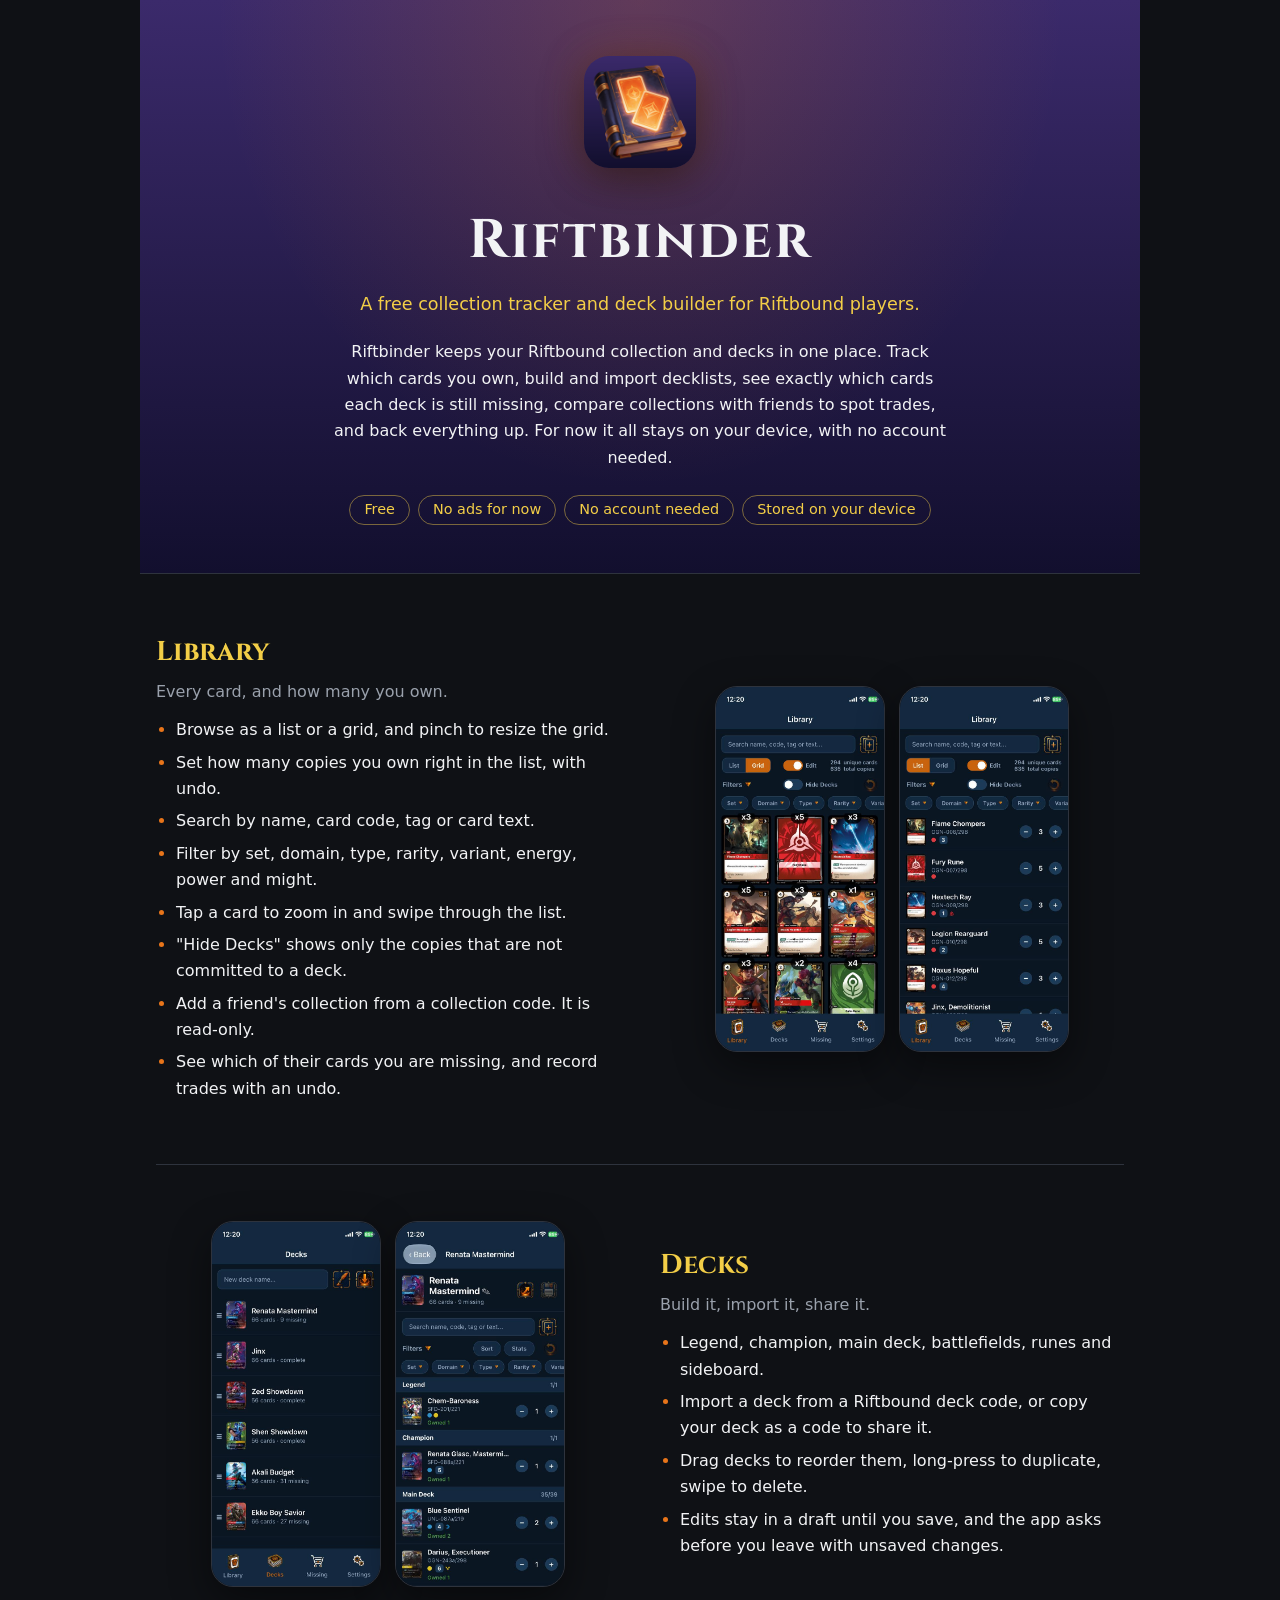
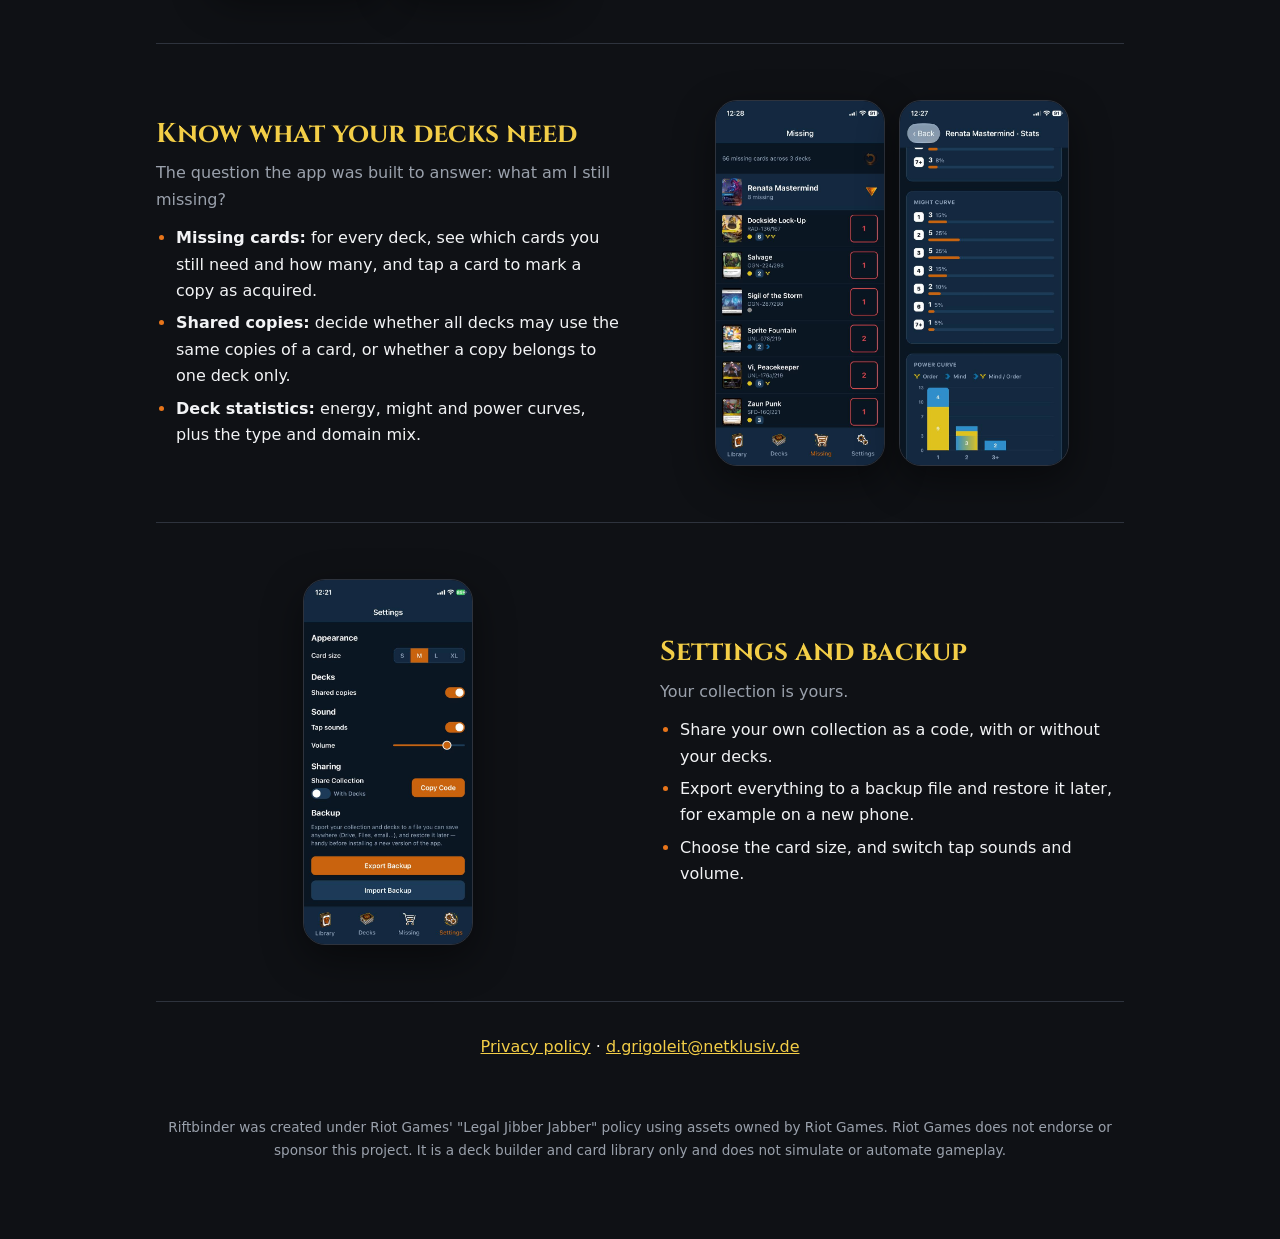
==== commit 66f5ab66: "Describe the current state, keep options open" ====
--- a/index.html
+++ b/index.html
@@ -4,10 +4,10 @@
   <meta charset="utf-8">
   <meta name="viewport" content="width=device-width, initial-scale=1">
   <title>Riftbinder – collection tracker and deck builder for Riftbound players</title>
-  <meta name="description" content="A free collection tracker and deck builder for Riftbound players. No accounts, no ads, everything stays on your device.">
+  <meta name="description" content="A free collection tracker and deck builder for Riftbound players. Currently free of ads and accounts; everything stays on your device.">
   <meta name="theme-color" content="#120f2e">
   <link rel="icon" href="icon.png">
-  <link rel="stylesheet" href="style.css">
+  <link rel="stylesheet" href="style.css?v=5">
 </head>
 <body>
 <main>
@@ -17,13 +17,13 @@
     <h1>Riftbinder</h1>
     <p class="tagline">A free collection tracker and deck builder for Riftbound players.</p>
     <p class="summary">
-      Riftbinder keeps your Riftbound collection and decks in one place. Track which cards you own, build and import decklists, see exactly which cards each deck is still missing, compare collections with friends to spot trades, and back everything up. It all stays on your device, with no account.
+      Riftbinder keeps your Riftbound collection and decks in one place. Track which cards you own, build and import decklists, see exactly which cards each deck is still missing, compare collections with friends to spot trades, and back everything up. For now it all stays on your device, with no account needed.
     </p>
     <ul class="badges">
       <li>Free</li>
-      <li>No ads</li>
-      <li>No account</li>
-      <li>Data stays on your device</li>
+      <li>No ads for now</li>
+      <li>No account needed</li>
+      <li>Stored on your device</li>
     </ul>
   </header>
 
--- a/style.css
+++ b/style.css
@@ -125,23 +125,20 @@
 
 .phones {
   display: flex;
+  flex-wrap: wrap;
   justify-content: center;
   gap: 14px;
 }
 
+/* every screenshot has exactly the same size */
 .phones img {
-  width: 100%;
-  max-width: 170px;
+  width: 170px;
   height: auto;
-  flex: 1 1 0;
-  min-width: 0;
+  flex: none;
   border: 1px solid var(--border);
   border-radius: 22px;
   box-shadow: 0 14px 40px rgba(0, 0, 0, 0.45);
 }
-
-/* a lone screenshot keeps the same width as one of a pair */
-.phones.single img { flex: none; }
 
 /* ---- Footer ---- */
 
@@ -178,5 +175,5 @@
     padding: 40px 0;
   }
   .feature:nth-of-type(even) .copy { order: 0; }
-  .phones img { max-width: 150px; }
+  .phones img { width: 150px; }
 }
